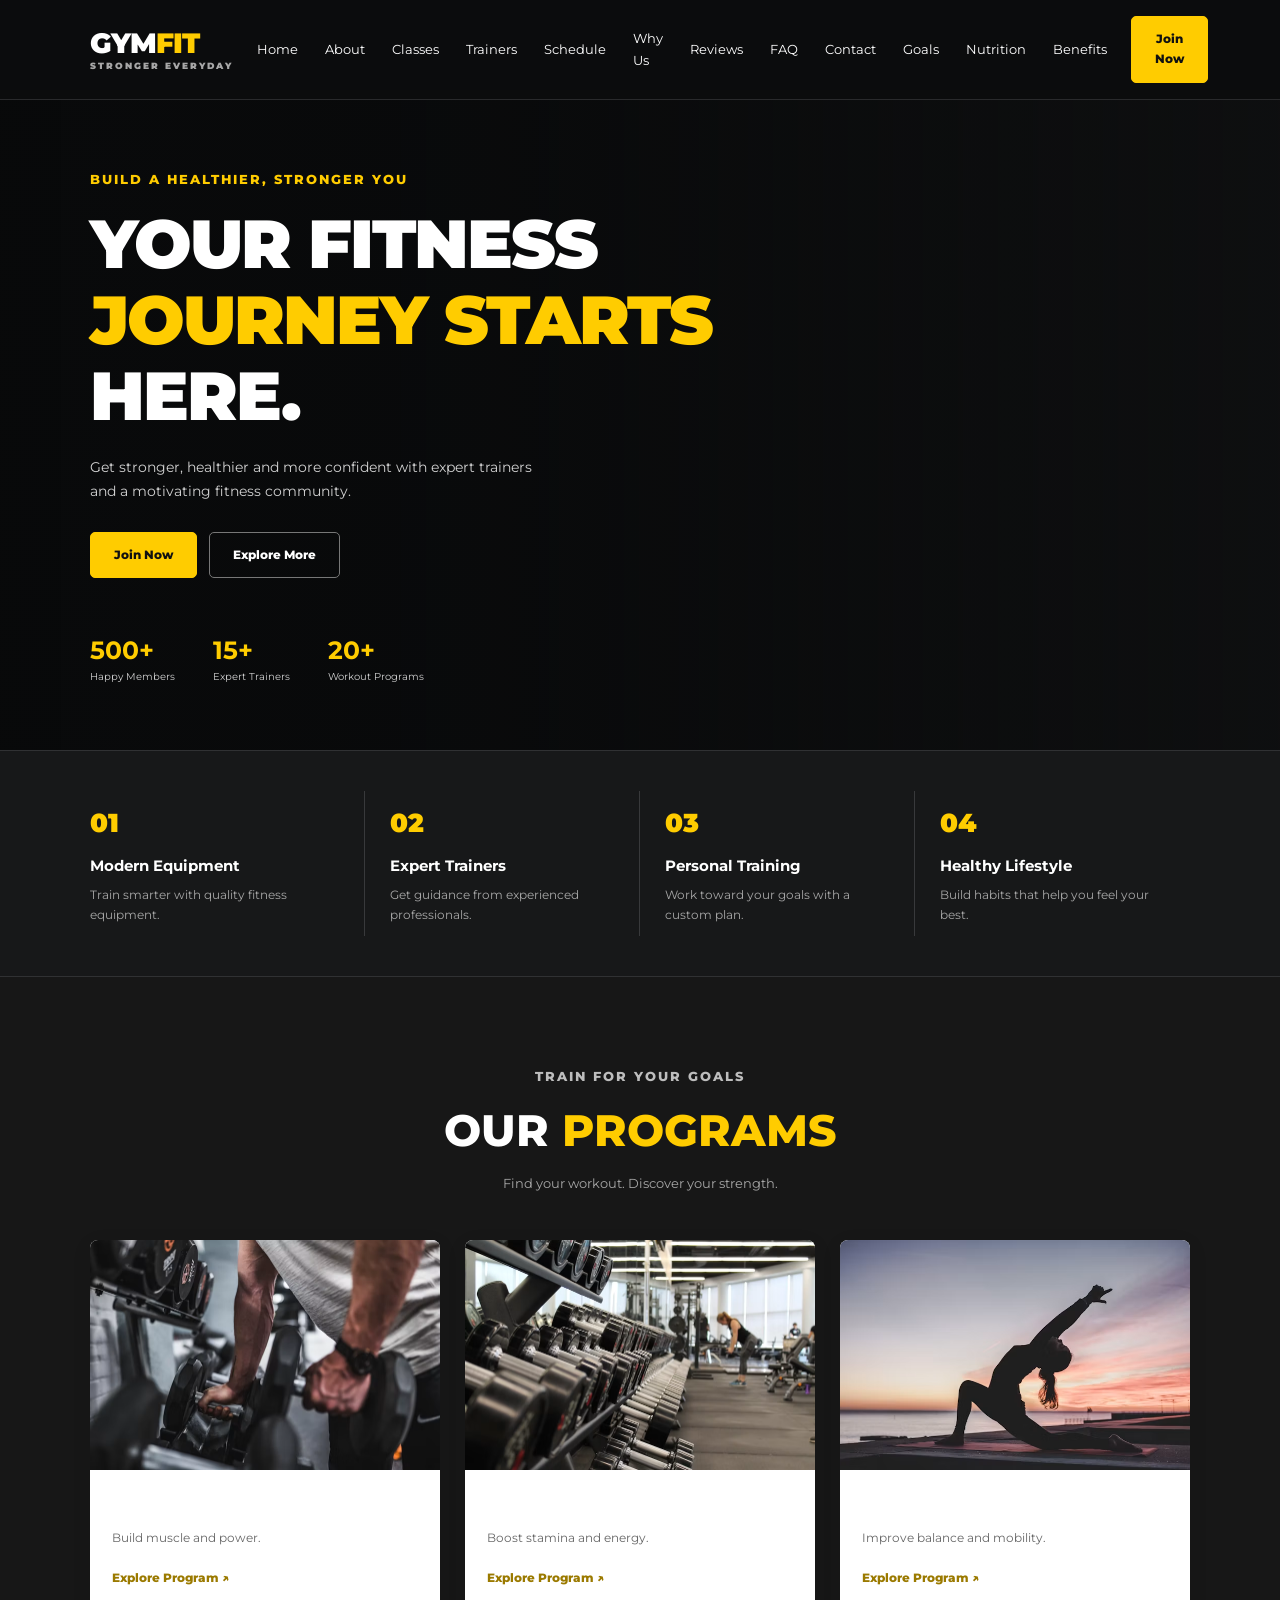
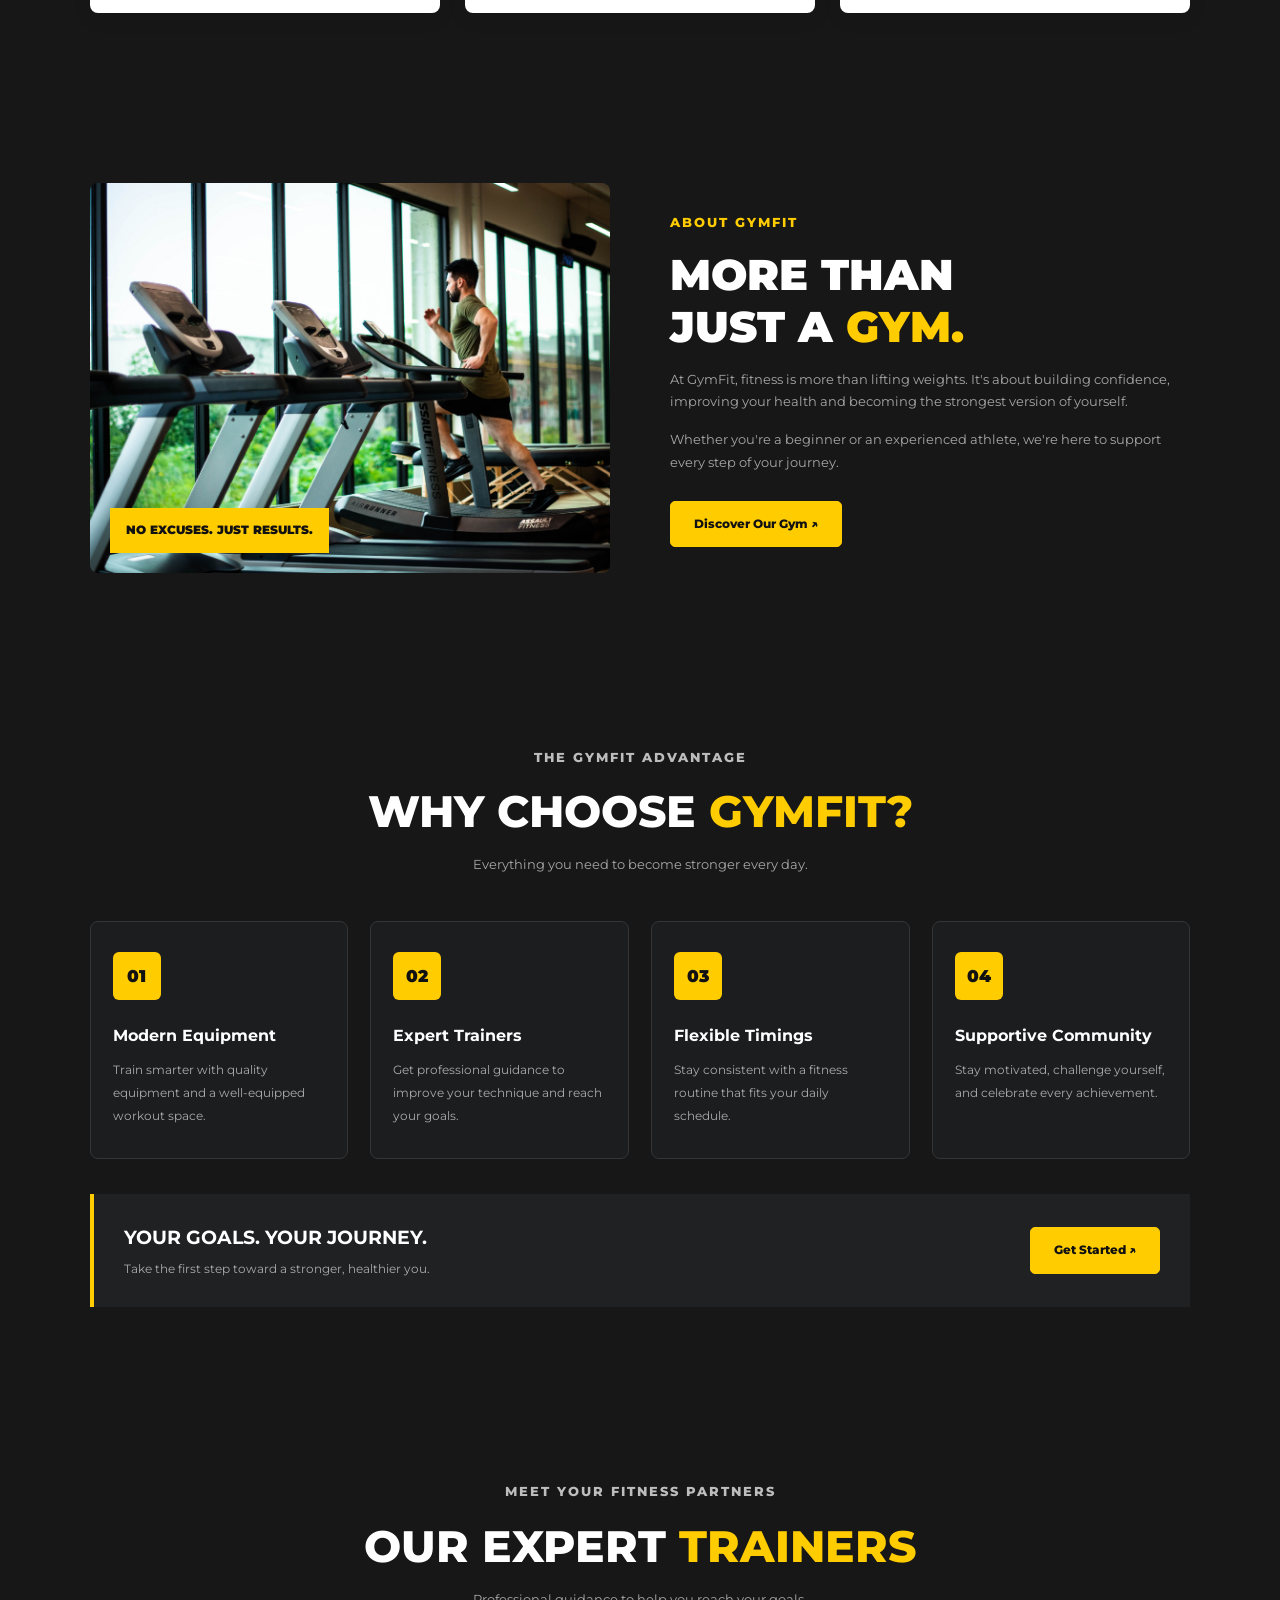
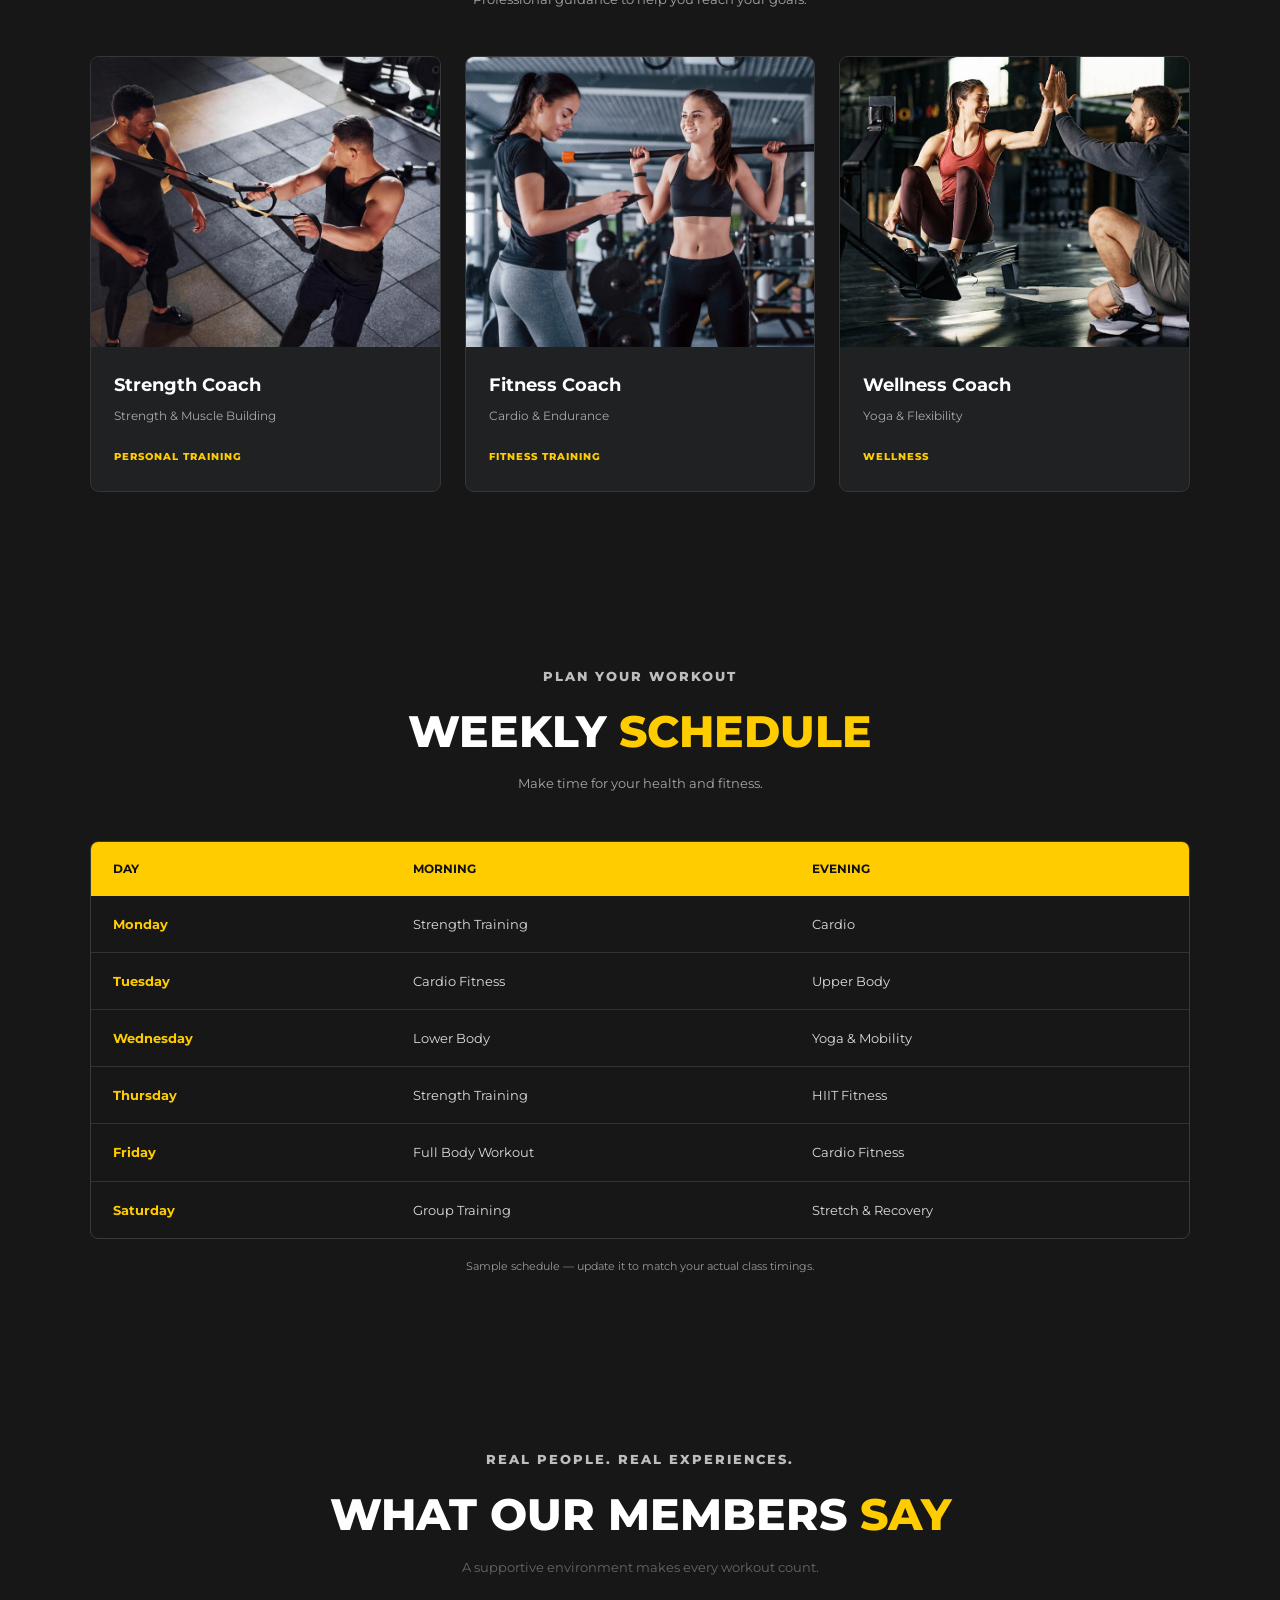
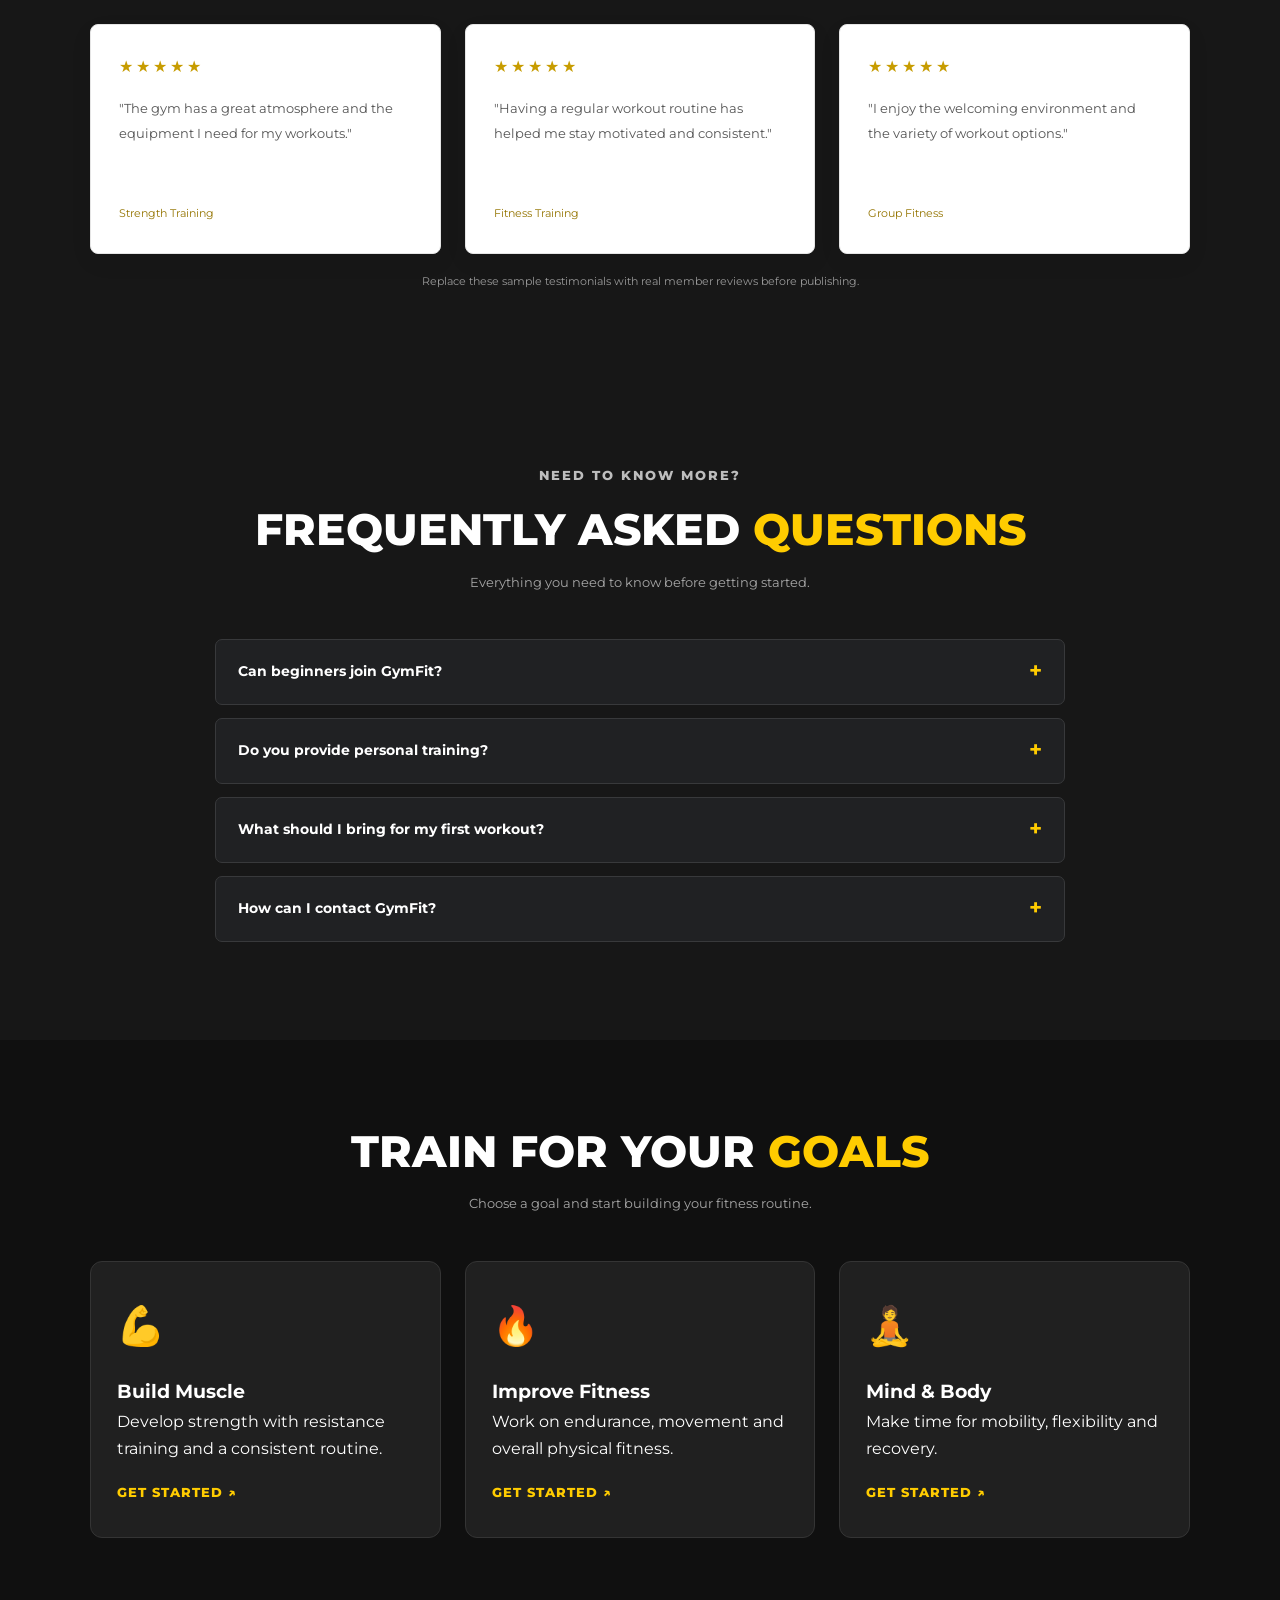
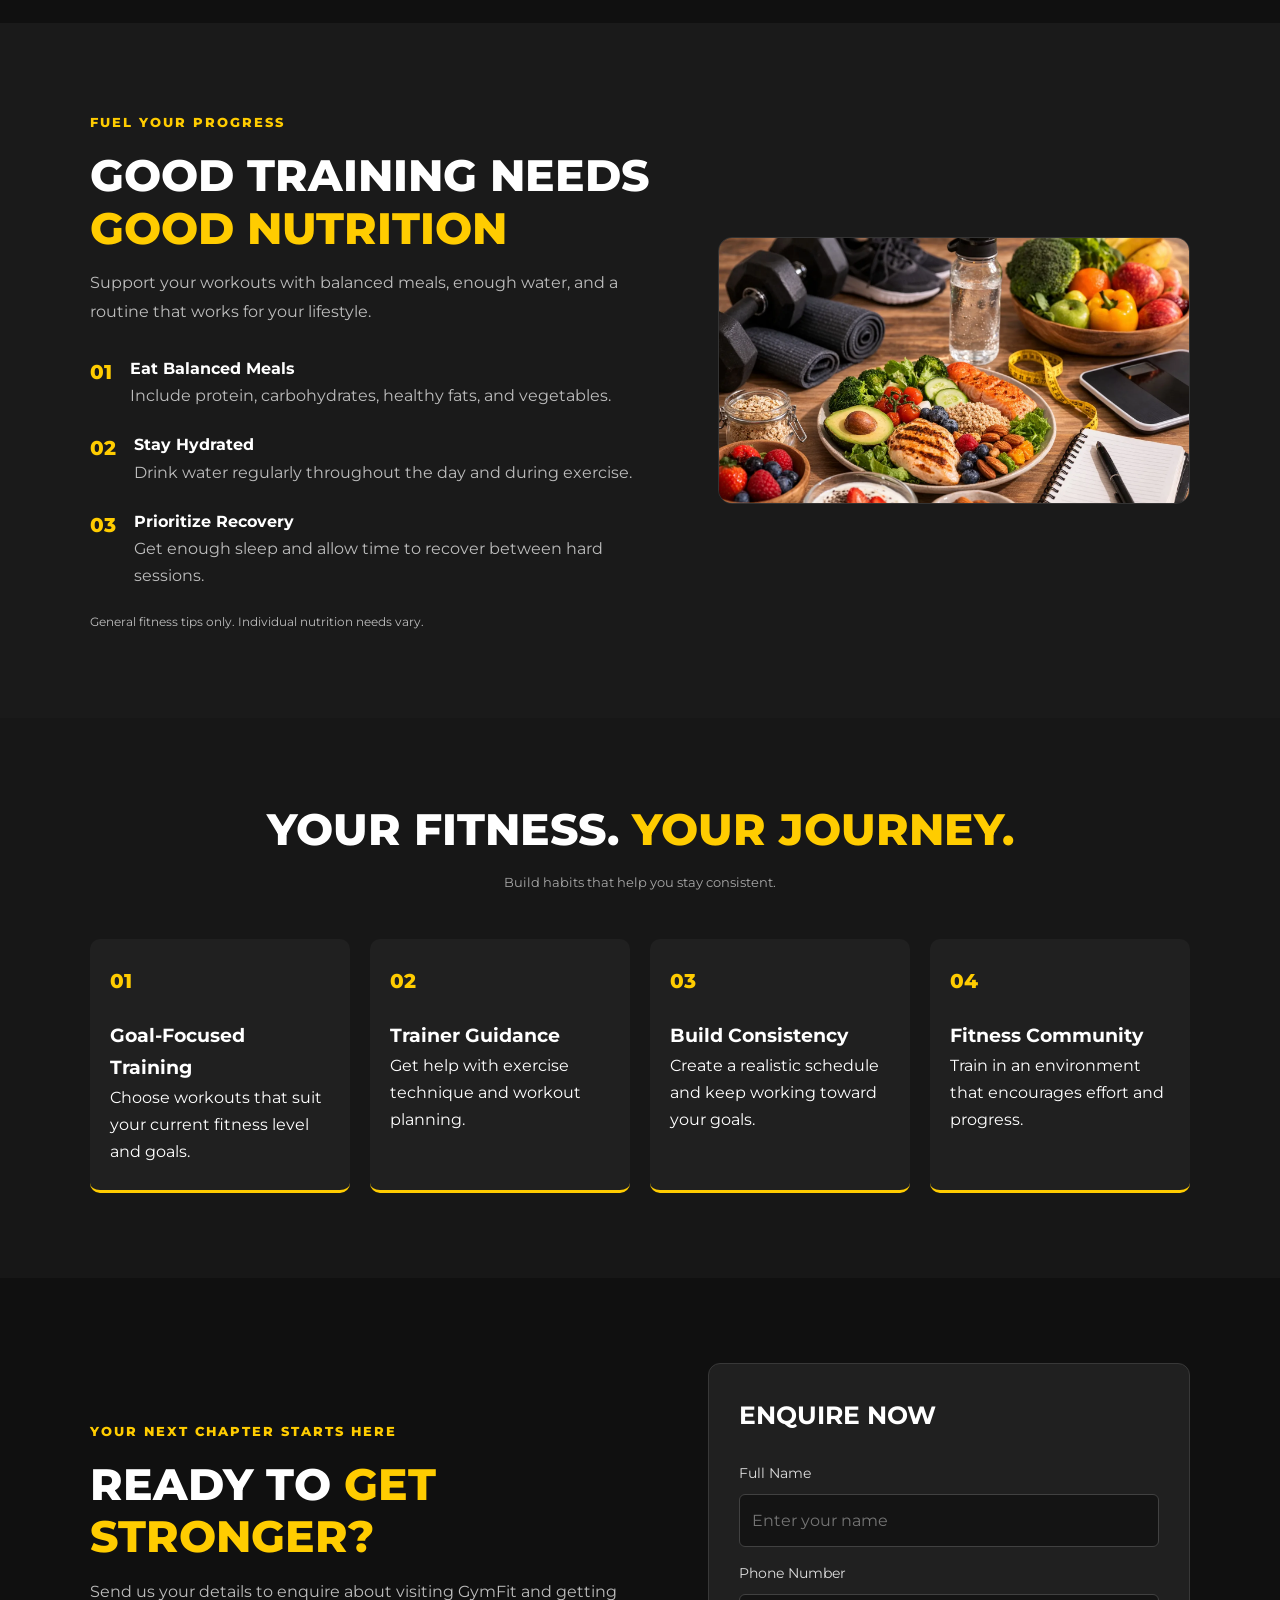
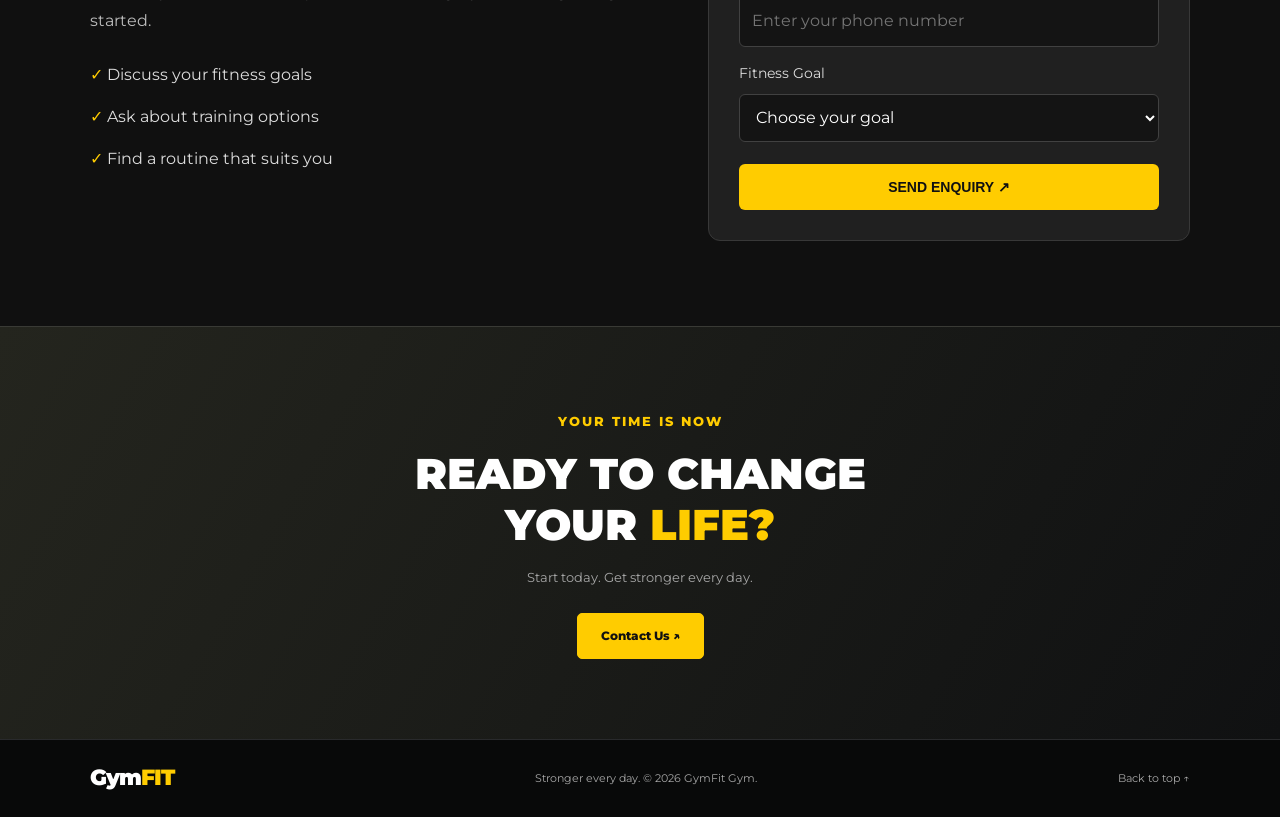
==== index.html @ 7aa22d07 "Updated website" ====
<!DOCTYPE html>
<html lang="en">
<head>
  <meta charset="UTF-8">
  <meta name="viewport" content="width=device-width, initial-scale=1.0">
  <title>GymFit | Fitness & Gym</title>
  <link rel="stylesheet" href="style.css">
  <link rel="preconnect" href="https://fonts.googleapis.com">
  <link href="https://fonts.googleapis.com/css2?family=Montserrat:wght@400;500;600;700;800;900&display=swap" rel="stylesheet">
</head>
<body>

  <!-- Navigation -->
  <header class="header">
    <a href="#" class="logo">GYM<span>FIT</span><small>STRONGER EVERYDAY</small></a>

    
<nav>
  <a href="#home">Home</a>
  <a href="#about">About</a>
  <a href="#classes">Classes</a>
  <a href="#trainers">Trainers</a>
  <a href="#schedule">Schedule</a>
  <a href="#why-us">Why Us</a>
  <a href="#testimonials">Reviews</a>
  <a href="#faq">FAQ</a>
  <a href="#contact">Contact</a>


<a href="#goals">Goals</a>
<a href="#nutrition">Nutrition</a>
<a href="#benefits">Benefits</a>
<!-- <a href="#trial">Free Trial</a> -->
</nav>

     <a href="login.html" class="btn btn-login">Join Now</a>
  </header>

  <!-- Hero Section -->
  <section class="hero" id="home">
    <div class="hero-content">
      <p class="eyebrow">BUILD A HEALTHIER, STRONGER YOU</p>
      <h1>YOUR FITNESS<br> <span>JOURNEY STARTS</span><br> HERE.</h1>
      <p class="hero-text">
        Get stronger, healthier and more confident with
        expert trainers and a motivating fitness community.
      </p>
      <a href="login.html" class="btn btn-login">Join Now</a>
      <a href="#about" class="btn btn-outline">Explore More</a>

      <div class="hero-stats">
        <div><strong>500+</strong><small>Happy Members</small></div>
        <div><strong>15+</strong><small>Expert Trainers</small></div>
        <div><strong>20+</strong><small>Workout Programs</small></div>
      </div>
    </div>
  </section>

  <!-- Benefits -->
  <section class="benefits">
    <div class="benefit">
      <span>01</span>
      <h3>Modern Equipment</h3>
      <p>Train smarter with quality fitness equipment.</p>
    </div>
    <div class="benefit">
      <span>02</span>
      <h3>Expert Trainers</h3>
      <p>Get guidance from experienced professionals.</p>
    </div>
    <div class="benefit">
      <span>03</span>
      <h3>Personal Training</h3>
      <p>Work toward your goals with a custom plan.</p>
    </div>
    <div class="benefit">
      <span>04</span>
      <h3>Healthy Lifestyle</h3>
      <p>Build habits that help you feel your best.</p>
    </div>
  </section>

  <!-- Classes -->
  <section class="classes section" id="classes">
    <div class="section-heading">
      <p class="eyebrow">TRAIN FOR YOUR GOALS</p>
      <h2>OUR <span>PROGRAMS</span></h2>
      <p>Find your workout. Discover your strength.</p>
    </div>

    <div class="class-grid">
      <article class="class-card">
        <img src="images/training.png" alt="Strength training">
        <div class="class-info">
          <h3>Strength Training</h3>
          <p>Build muscle and power.</p>
          <a href="#why-us">Explore Program ↗</a>
        </div>
      </article>

      <article class="class-card">
        <img src="images/cardio.png" alt="Cardio workout">
        <div class="class-info">
          <h3>Cardio Fitness</h3>
          <p>Boost stamina and energy.</p>
          <a href="#why-us">Explore Program ↗</a>
        </div>
      </article>

      <article class="class-card">
        <img src="images/yoga.png" alt="Yoga and flexibility">
        <div class="class-info">
          <h3>Yoga & Flexibility</h3>
          <p>Improve balance and mobility.</p>
          <a href="#why-us">Explore Program ↗</a>
        </div>
      </article>
    </div>
  </section>

  <!-- About -->
  <section class="about section" id="about">
    <div class="about-image">
      <img src="images/aboutimage.png" alt="Inside the GymFit gym">
      <div class="image-label">NO EXCUSES. JUST RESULTS.</div>
    </div>

    <div class="about-content">
      <p class="eyebrow">ABOUT GYMFIT</p>
      <h2>MORE THAN<br>JUST A <span>GYM.</span></h2>
      <p>
        At GymFit, fitness is more than lifting weights.
        It's about building confidence, improving your health
        and becoming the strongest version of yourself.
      </p>
      <p>
        Whether you're a beginner or an experienced athlete,
        we're here to support every step of your journey.
      </p>
      <a href="#contact" class="btn">Discover Our Gym ↗</a>
    </div>
  </section>

  
<!-- Why Choose GymFit -->
<section class="why-us section" id="why-us">
  <div class="section-heading">
    <p class="eyebrow">THE GYMFIT ADVANTAGE</p>
    <h2>WHY CHOOSE <span>GYMFIT?</span></h2>
    <p>Everything you need to become stronger every day.</p>
  </div>

  <div class="why-grid">
    <div class="why-card">
      <div class="why-icon">01</div>
      <h3>Modern Equipment</h3>
      <p>Train smarter with quality equipment and a well-equipped workout space.</p>
    </div>

    <div class="why-card">
      <div class="why-icon">02</div>
      <h3>Expert Trainers</h3>
      <p>Get professional guidance to improve your technique and reach your goals.</p>
    </div>

    <div class="why-card">
      <div class="why-icon">03</div>
      <h3>Flexible Timings</h3>
      <p>Stay consistent with a fitness routine that fits your daily schedule.</p>
    </div>

    <div class="why-card">
      <div class="why-icon">04</div>
      <h3>Supportive Community</h3>
      <p>Stay motivated, challenge yourself, and celebrate every achievement.</p>
    </div>
  </div>

  <div class="why-cta">
    <div>
      <h3>YOUR GOALS. YOUR JOURNEY.</h3>
      <p>Take the first step toward a stronger, healthier you.</p>
    </div>
    <a href="login.html" class="btn btn-login">Get Started ↗</a>
  </div>
</section>





<!-- Trainers Section -->
<section class="section trainers" id="trainers">
  <div class="section-heading">
    <p class="eyebrow">MEET YOUR FITNESS PARTNERS</p>
    <h2>OUR EXPERT <span>TRAINERS</span></h2>
    <p>Professional guidance to help you reach your goals.</p>
  </div>

  <div class="trainer-grid">
    <article class="trainer-card">
      <img src="images/trainer1.png" alt="Strength training coach">
      <div class="trainer-info">
        <h3>Strength Coach</h3>
        <p>Strength & Muscle Building</p>
        <span>PERSONAL TRAINING</span>
      </div>
    </article>

    <article class="trainer-card">
      <img src="images/trainer2.png" alt="Fitness and cardio coach">
      <div class="trainer-info">
        <h3>Fitness Coach</h3>
        <p>Cardio & Endurance</p>
        <span>FITNESS TRAINING</span>
      </div>
    </article>

    <article class="trainer-card">
      <img src="images/trainer3.png" alt="Yoga and flexibility coach">
      <div class="trainer-info">
        <h3>Wellness Coach</h3>
        <p>Yoga & Flexibility</p>
        <span>WELLNESS</span>
      </div>
    </article>
  </div>
</section>

<!-- Weekly Schedule -->
<section class="section schedule" id="schedule">
  <div class="section-heading">
    <p class="eyebrow">PLAN YOUR WORKOUT</p>
    <h2>WEEKLY <span>SCHEDULE</span></h2>
    <p>Make time for your health and fitness.</p>
  </div>

  <div class="schedule-table-wrap">
    <table class="schedule-table">
      <thead>
        <tr>
          <th>DAY</th>
          <th>MORNING</th>
          <th>EVENING</th>
        </tr>
      </thead>
      <tbody>
        <tr>
          <td>Monday</td>
          <td>Strength Training</td>
          <td>Cardio</td>
        </tr>
        <tr>
          <td>Tuesday</td>
          <td>Cardio Fitness</td>
          <td>Upper Body</td>
        </tr>
        <tr>
          <td>Wednesday</td>
          <td>Lower Body</td>
          <td>Yoga & Mobility</td>
        </tr>
        <tr>
          <td>Thursday</td>
          <td>Strength Training</td>
          <td>HIIT Fitness</td>
        </tr>
        <tr>
          <td>Friday</td>
          <td>Full Body Workout</td>
          <td>Cardio Fitness</td>
        </tr>
        <tr>
          <td>Saturday</td>
          <td>Group Training</td>
          <td>Stretch & Recovery</td>
        </tr>
      </tbody>
    </table>
  </div>
  <p class="schedule-note">
    Sample schedule — update it to match your actual class timings.
  </p>
</section>

<!-- Testimonials -->
<section class="section testimonials" id="testimonials">
  <div class="section-heading">
    <p class="eyebrow">REAL PEOPLE. REAL EXPERIENCES.</p>
    <h2>WHAT OUR MEMBERS <span>SAY</span></h2>
    <p>A supportive environment makes every workout count.</p>
  </div>

  <div class="testimonial-grid">
    <article class="testimonial-card">
      <div class="stars">★★★★★</div>
      <p>"The gym has a great atmosphere and the equipment I need for my workouts."</p>
      <h3>Gym Member</h3>
      <span>Strength Training</span>
    </article>

    <article class="testimonial-card">
      <div class="stars">★★★★★</div>
      <p>"Having a regular workout routine has helped me stay motivated and consistent."</p>
      <h3>Gym Member</h3>
      <span>Fitness Training</span>
    </article>

    <article class="testimonial-card">
      <div class="stars">★★★★★</div>
      <p>"I enjoy the welcoming environment and the variety of workout options."</p>
      <h3>Gym Member</h3>
      <span>Group Fitness</span>
    </article>
  </div>
  <p class="schedule-note">
    Replace these sample testimonials with real member reviews before publishing.
  </p>
</section>

<!-- FAQ -->
<section class="section faq" id="faq">
  <div class="section-heading">
    <p class="eyebrow">NEED TO KNOW MORE?</p>
    <h2>FREQUENTLY ASKED <span>QUESTIONS</span></h2>
    <p>Everything you need to know before getting started.</p>
  </div>

  <div class="faq-list">
    <details>
      <summary>Can beginners join GymFit?</summary>
      <p>Yes. Beginners can start with suitable exercises and gradually build their fitness routine.</p>
    </details>

    <details>
      <summary>Do you provide personal training?</summary>
      <p>Personal training can help members work toward individual fitness goals. Contact us to confirm available services.</p>
    </details>

    <details>
      <summary>What should I bring for my first workout?</summary>
      <p>Wear comfortable workout clothes and suitable shoes. Bring a water bottle and a towel.</p>
    </details>

    <details>
      <summary>How can I contact GymFit?</summary>
      <p>Use the Contact Us button at the bottom of this website to send an enquiry.</p>
    </details>
  </div>
</section>









<!-- Fitness Goals Section -->
<section class="goals section" id="goals">
    <div class="section-heading">
        <h2>TRAIN FOR YOUR <span>GOALS</span></h2>
        <p>Choose a goal and start building your fitness routine.</p>
    </div>

    <div class="goal-grid">
        <div class="goal-card">
            <div class="goal-icon">💪</div>
            <h3>Build Muscle</h3>
            <p>Develop strength with resistance training and a consistent routine.</p>
            <a href="login.html" class="goal-link">GET STARTED ↗</a>
        </div>

        <div class="goal-card">
            <div class="goal-icon">🔥</div>
            <h3>Improve Fitness</h3>
            <p>Work on endurance, movement and overall physical fitness.</p>
            <a href="login.html" class="goal-link">GET STARTED ↗</a>
        </div>

        <div class="goal-card">
            <div class="goal-icon">🧘</div>
            <h3>Mind & Body</h3>
            <p>Make time for mobility, flexibility and recovery.</p>
            <a href="login.html" class="goal-link">GET STARTED ↗</a>
        </div>
    </div>
</section>

<!-- Nutrition Tips Section -->
<section class="nutrition section" id="nutrition">
    <div class="nutrition-content">
        <span class="eyebrow">FUEL YOUR PROGRESS</span>
        <h2>GOOD TRAINING NEEDS <span>GOOD NUTRITION</span></h2>
        <p>
            Support your workouts with balanced meals, enough water,
            and a routine that works for your lifestyle.
        </p>

        <div class="nutrition-tips">
            <div>
                <span>01</span>
                <p><strong>Eat Balanced Meals</strong><br>
                Include protein, carbohydrates, healthy fats, and vegetables.</p>
            </div>
            <div>
                <span>02</span>
                <p><strong>Stay Hydrated</strong><br>
                Drink water regularly throughout the day and during exercise.</p>
            </div>
            <div>
                <span>03</span>
                <p><strong>Prioritize Recovery</strong><br>
                Get enough sleep and allow time to recover between hard sessions.</p>
            </div>
        </div>
        <p class="nutrition-note">
            General fitness tips only. Individual nutrition needs vary.
        </p>
    </div>

    <div class="nutrition-image">
        <img src="images/healthyfood.png" alt="Healthy balanced meal">
    </div>
</section>

<!-- Why Members Choose Us -->
<section class="member-benefits section" id="benefits">
    <div class="section-heading">
        <h2>YOUR FITNESS. <span>YOUR JOURNEY.</span></h2>
        <p>Build habits that help you stay consistent.</p>
    </div>

    <div class="benefit-grid">
        <div class="benefit-item">
            <span>01</span>
            <h3>Goal-Focused Training</h3>
            <p>Choose workouts that suit your current fitness level and goals.</p>
        </div>
        <div class="benefit-item">
            <span>02</span>
            <h3>Trainer Guidance</h3>
            <p>Get help with exercise technique and workout planning.</p>
        </div>
        <div class="benefit-item">
            <span>03</span>
            <h3>Build Consistency</h3>
            <p>Create a realistic schedule and keep working toward your goals.</p>
        </div>
        <div class="benefit-item">
            <span>04</span>
            <h3>Fitness Community</h3>
            <p>Train in an environment that encourages effort and progress.</p>
        </div>
    </div>
</section>

<!-- Free Trial / Enquiry Section -->
<section class="trial-section section" id="trial">
    <div class="trial-text">
        <span class="eyebrow">YOUR NEXT CHAPTER STARTS HERE</span>
        <h2>READY TO <span>GET STRONGER?</span></h2>
        <p>Send us your details to enquire about visiting GymFit and getting started.</p>
        <ul>
            <li>✓ Discuss your fitness goals</li>
            <li>✓ Ask about training options</li>
            <li>✓ Find a routine that suits you</li>
        </ul>
    </div>

    <form class="trial-form" id="trialForm">
        <h3>ENQUIRE NOW</h3>

        <label for="trialName">Full Name</label>
        <input id="trialName" name="name" type="text"
               placeholder="Enter your name" required>

        <label for="trialPhone">Phone Number</label>
        <input id="trialPhone" name="phone" type="tel"
               placeholder="Enter your phone number"
               pattern="[0-9]{10}" maxlength="10" required>

        <label for="trialGoal">Fitness Goal</label>
        <select id="trialGoal" name="goal" required>
            <option value="">Choose your goal</option>
            <option>Build Muscle</option>
            <option>Improve Fitness</option>
            <option>Weight Management</option>
            <option>Flexibility and Wellness</option>
        </select>

        <button type="submit" class="trial-button">SEND ENQUIRY ↗</button>
        <p id="trialMessage" class="trial-message" aria-live="polite"></p>
    </form>
</section>



  <!-- Call to Action -->
  <section class="cta" id="contact">
    <p class="eyebrow">YOUR TIME IS NOW</p>
    <h2>READY TO CHANGE<br>YOUR <span>LIFE?</span></h2>
    <p>Start today. Get stronger every day.</p>
    <a href="#contact" class="btn">Contact Us ↗</a>
  </section>

  <!-- Footer -->
  <footer class="footer">
    <a href="#home" class="logo">Gym<span>FIT</span></a>
    <p>Stronger every day. © 2026 GymFit Gym.</p>
    <a href="#home">Back to top ↑</a>
  </footer>



<script>
  

document.getElementById("trialForm").addEventListener("submit", function (event) {
    event.preventDefault();

    const name = document.getElementById("trialName").value.trim();
    const phone = document.getElementById("trialPhone").value.trim();
    const goal = document.getElementById("trialGoal").value;
    const message = document.getElementById("trialMessage");

    if (!name || !/^[0-9]{10}$/.test(phone) || !goal) {
        message.textContent = "Please enter your name, valid 10-digit phone number, and goal.";
        return;
    }

    message.textContent =
        "Thank you, " + name + "! Your enquiry form is validated.";

    // Demo only: connect a backend or form service to receive enquiries.
    this.reset();
});

</script>

<script src="script.js"></script>


</body>
</html>
---- style.css ----
/* General */
:root {
  --yellow: #ffcc00;
  --dark: #101112;
  --card: #191a1c;
  --white: #ffffff;
  --muted: #a7a7a7;
}

* {
  margin: 0;
  padding: 0;
  box-sizing: border-box;
}

html {
  scroll-behavior: smooth;
  scroll-padding-top: 85px;
}

body {
  font-family: 'Montserrat', Arial, sans-serif;
  background: var(--dark);
  color: var(--white);
  line-height: 1.7;
}

a {
  text-decoration: none;
  color: inherit;
}

img {
  max-width: 100%;
  display: block;
}

span {
  color: var(--yellow);
}

/* Header */
.header {
  min-height: 82px;
  padding: 16px 7%;
  display: flex;
  align-items: center;
  justify-content: space-between;
  gap: 24px;
  background: #0b0c0d;
  border-bottom: 1px solid #292a2c;
}

.logo {
  color: white;
  font-size: 28px;
  font-weight: 900;
  letter-spacing: -1px;
  line-height: 1.2;
  white-space: nowrap;
}

.logo span {
  color: var(--yellow);
}

.logo small {
  display: block;
  color: var(--muted);
  font-size: 9px;
  letter-spacing: 2px;
}

.header nav {
  display: flex;
  align-items: center;
  gap: 27px;
}

.header nav a {
  font-size: 13px;
  transition: color 0.3s;
}

.header nav a:hover,
.footer a:hover {
  color: var(--yellow);
}

/* Buttons */
.btn {
  display: inline-block;
  background: var(--yellow);
  color: #111;
  padding: 12px 23px;
  border: 1px solid var(--yellow);
  border-radius: 5px;
  font-size: 12px;
  font-weight: 800;
  text-align: center;
  transition: 0.3s;
  cursor: pointer;
}

.btn:hover {
  background: white;
  border-color: white;
  transform: translateY(-2px);
}

.btn-outline {
  background: transparent;
  border-color: #777;
  color: white;
  margin-left: 8px;
}

.btn-outline:hover {
  background: var(--yellow);
  color: #111;
  border-color: var(--yellow);
}

/* Hero */
.hero {
  min-height: 620px;
  display: flex;
  align-items: center;
  padding: 65px 7%;
  background:
    linear-gradient(90deg,
      rgba(8, 9, 10, 0.98) 0%,
      rgba(8, 9, 10, 0.90) 38%,
      rgba(8, 9, 10, 0.28) 100%),
    url("https://images.unsplash.com/photo-1534438327276-14e5300c3a48?auto=format&fit=crop&w=1800&q=85")
    center 45% / cover no-repeat;
}

.hero-content {
  max-width: 650px;
}

.eyebrow {
  color: var(--yellow);
  font-size: 11px;
  font-weight: 800;
  letter-spacing: 3px;
  margin-bottom: 15px;
}

.hero h1 {
  font-size: clamp(38px, 5.4vw, 68px);
  line-height: 1.12;
  font-weight: 900;
  margin-bottom: 22px;
  letter-spacing: -2px;
}

.hero-text {
  color: #d1d1d1;
  max-width: 460px;
  font-size: 14px;
  margin-bottom: 28px;
}

.hero-stats {
  display: flex;
  gap: 38px;
  margin-top: 55px;
  flex-wrap: wrap;
}

.hero-stats div {
  display: flex;
  flex-direction: column;
}

.hero-stats strong {
  color: var(--yellow);
  font-size: 25px;
  line-height: 1.4;
}

.hero-stats small {
  color: #d0d0d0;
  font-size: 10px;
}

/* Benefits */
.benefits {
  padding: 40px 7%;
  display: grid;
  grid-template-columns: repeat(4, 1fr);
  background: #171819;
  border-top: 1px solid #303133;
  border-bottom: 1px solid #303133;
}

.benefit {
  padding: 10px 25px;
  border-right: 1px solid #38393b;
}

.benefit:first-child {
  padding-left: 0;
}

.benefit:last-child {
  border-right: 0;
}

.benefit span {
  font-size: 26px;
  font-weight: 900;
}

.benefit h3 {
  font-size: 15px;
  margin: 7px 0;
}

.benefit p {
  color: var(--muted);
  font-size: 12px;
}

/* Shared sections */
.section {
  padding: 85px 7%;
}

.section-heading {
  text-align: center;
  margin-bottom: 40px;
}

.section-heading h2,
.about-content h2,
.cta h2 {
  font-size: clamp(30px, 4vw, 43px);
  font-weight: 900;
  line-height: 1.2;
  margin-bottom: 13px;
}

.section-heading > p:last-child {
  color: var(--muted);
  font-size: 13px;
}

/* Classes */
.classes {
  background: #f5f5f5;
  color: #151515;
}

.class-grid {
  display: grid;
  grid-template-columns: repeat(3, minmax(0, 1fr));
  gap: 25px;
}

.class-card {
  background: white;
  border-radius: 8px;
  overflow: hidden;
  box-shadow: 0 5px 20px rgba(0, 0, 0, 0.08);
  transition: transform 0.3s;
}

.class-card:hover {
  transform: translateY(-7px);
}

.class-card img {
  width: 100%;
  height: 230px;
  object-fit: cover;
}

.class-info {
  padding: 22px;
}

.class-info h3 {
  font-size: 18px;
  margin-bottom: 5px;
}

.class-info p {
  color: #666;
  font-size: 12px;
  margin-bottom: 15px;
}

.class-info a {
  color: #9b7a00;
  font-size: 12px;
  font-weight: 800;
}

/* About */
.about {
  display: grid;
  grid-template-columns: 1fr 1fr;
  gap: 60px;
  align-items: center;
}

.about-image {
  position: relative;
}

.about-image img {
  height: 390px;
  width: 100%;
  object-fit: cover;
  border-radius: 8px;
}

.image-label {
  position: absolute;
  bottom: 20px;
  left: 20px;
  background: var(--yellow);
  color: #111;
  padding: 12px 16px;
  font-weight: 900;
  font-size: 12px;
}

.about-content > p:not(.eyebrow) {
  color: var(--muted);
  font-size: 13px;
  margin: 16px 0;
}

.about-content .btn {
  margin-top: 12px;
}


/* Why Choose GymFit */
.why-us {
  background: #101112;
}

.why-grid {
  display: grid;
  grid-template-columns: repeat(4, minmax(0, 1fr));
  gap: 22px;
  margin-top: 40px;
}

.why-card {
  padding: 30px 22px;
  background: #1c1d1f;
  border: 1px solid #343537;
  border-radius: 8px;
  transition: transform 0.3s, border-color 0.3s;
}

.why-card:hover {
  transform: translateY(-6px);
  border-color: #ffcc00;
}

.why-icon {
  width: 48px;
  height: 48px;
  display: flex;
  align-items: center;
  justify-content: center;
  background: #ffcc00;
  color: #111;
  border-radius: 6px;
  font-size: 17px;
  font-weight: 900;
  margin-bottom: 22px;
}

.why-card h3 {
  color: #fff;
  font-size: 16px;
  margin-bottom: 10px;
}

.why-card p {
  color: #aaa;
  font-size: 12px;
  line-height: 1.9;
}

.why-cta {
  margin-top: 35px;
  padding: 28px 30px;
  background: #202123;
  border-left: 4px solid #ffcc00;
  display: flex;
  justify-content: space-between;
  align-items: center;
  gap: 20px;
}

.why-cta h3 {
  font-size: 19px;
  color: #fff;
}

.why-cta p {
  color: #aaa;
  font-size: 12px;
  margin-top: 5px;
}

/* Responsive layout */
@media (max-width: 900px) {
  .why-grid {
    grid-template-columns: repeat(2, minmax(0, 1fr));
  }
}

@media (max-width: 600px) {
  .why-grid {
    grid-template-columns: 1fr;
    gap: 15px;
  }

  .why-card {
    padding: 24px;
  }

  .why-cta {
    align-items: flex-start;
    flex-direction: column;
    padding: 24px 20px;
  }

  .why-cta h3 {
    font-size: 16px;
  }
}

/* CTA */
.cta {
  text-align: center;
  padding: 80px 20px;
  background: linear-gradient(120deg, #24251e, #101112);
  border-top: 1px solid #393a35;
}

.cta > p:not(.eyebrow) {
  color: var(--muted);
  margin: 15px 0 25px;
  font-size: 13px;
}

/* Footer */
.footer {
  padding: 25px 7%;
  display: flex;
  align-items: center;
  justify-content: space-between;
  gap: 20px;
  background: #080909;
  border-top: 1px solid #292a2c;
}

.footer .logo {
  font-size: 22px;
}

.footer p,
.footer > a:last-child {
  color: var(--muted);
  font-size: 11px;
}

/* Tablet */
@media (max-width: 900px) {
  .header {
    flex-wrap: wrap;
  }

  .header nav {
    order: 3;
    width: 100%;
    justify-content: center;
    flex-wrap: wrap;
    gap: 18px;
  }

  .hero {
    min-height: 570px;
  }

  .benefits {
    grid-template-columns: repeat(2, 1fr);
    gap: 25px 0;
  }

  .benefit:nth-child(2) {
    border-right: 0;
  }

  .benefit:nth-child(3) {
    padding-left: 0;
  }

  .class-grid {
    grid-template-columns: repeat(2, minmax(0, 1fr));
  }

  .plan-grid {
    grid-template-columns: 1fr 1fr;
  }

  .plan-card:last-child {
    grid-column: 1 / -1;
  }

  .about {
    gap: 30px;
  }
}

/* Mobile */
@media (max-width: 600px) {
  .header {
    padding: 15px 5%;
    gap: 12px;
  }

  .logo {
    font-size: 23px;
  }

  .header > .btn {
    padding: 10px 13px;
    font-size: 10px;
  }

  .header nav {
    gap: 12px 18px;
  }

  .header nav a {
    font-size: 11px;
  }

  .hero {
    min-height: 600px;
    padding: 55px 5%;
    background-position: 58% center;
  }

  .hero h1 {
    font-size: clamp(34px, 9vw, 48px);
    letter-spacing: -1.5px;
  }

  .hero-text {
    font-size: 12px;
  }

  .hero-stats {
    gap: 20px;
    margin-top: 40px;
  }

  .hero-stats strong {
    font-size: 21px;
  }

  .hero-stats small {
    font-size: 9px;
  }

  .btn {
    padding: 11px 15px;
    font-size: 10px;
  }

  .btn-outline {
    margin-left: 3px;
  }

  .benefits {
    padding: 30px 5%;
    gap: 22px 0;
  }

  .benefit {
    padding: 8px 12px;
  }

  .benefit h3 {
    font-size: 12px;
  }

  .benefit p {
    font-size: 10px;
  }

  .benefit span {
    font-size: 22px;
  }

  .section {
    padding: 60px 5%;
  }

  .section-heading h2,
  .about-content h2,
  .cta h2 {
    font-size: 30px;
  }

  .class-grid {
    grid-template-columns: 1fr;
    gap: 20px;
  }

  .class-card img {
    height: 230px;
  }

  .about {
    grid-template-columns: 1fr;
    gap: 30px;
  }

  .about-image img {
    height: 280px;
  }

  .plan-grid {
    grid-template-columns: 1fr;
  }

  .plan-card:last-child {
    grid-column: auto;
  }

  .footer {
    padding: 25px 5%;
    flex-direction: column;
    text-align: center;
  }
}

@media (prefers-reduced-motion: reduce) {
  html {
    scroll-behavior: auto;
  }

  *,
  *::before,
  *::after {
    transition-duration: 0.01ms !important;
  }
}
/* login */
* {
      box-sizing: border-box;
    }

    body {
      min-height: 100vh;
      background: #101112;
      color: #fff;
      font-family: 'Montserrat', Arial, sans-serif;
    }

    .login-header {
      padding: 20px 7%;
      display: flex;
      justify-content: space-between;
      align-items: center;
      background: #080909;
      border-bottom: 1px solid #292a2c;
    }

    .back-home {
      color: #ffcc00;
      text-decoration: none;
      font-size: 13px;
      font-weight: 700;
    }

    .login-wrapper {
      min-height: calc(100vh - 85px);
      display: flex;
      align-items: center;
      justify-content: center;
      padding: 45px 20px;
      background:
        linear-gradient(rgba(10, 10, 10, .88), rgba(10, 10, 10, .92)),
        url("images/aboutimage.png") center/cover no-repeat;
    }

    .login-card {
      width: 100%;
      max-width: 470px;
      background: #191a1c;
      padding: 38px;
      border: 1px solid #37383a;
      border-radius: 12px;
      box-shadow: 0 20px 60px rgba(0, 0, 0, .4);
    }

    .login-tag {
      color: #ffcc00;
      font-size: 11px;
      font-weight: 800;
      letter-spacing: 3px;
      margin-bottom: 12px;
    }

    .login-card h1 {
      font-size: 30px;
      line-height: 1.3;
      margin-bottom: 10px;
    }

    .login-description {
      color: #aaa;
      font-size: 13px;
      line-height: 1.8;
      margin-bottom: 25px;
    }

    .login-form .form-group {
      margin-bottom: 17px;
    }

    .login-form label {
      display: block;
      font-size: 12px;
      font-weight: 600;
      margin-bottom: 8px;
      color: #eee;
    }

    .login-form input {
      width: 100%;
      padding: 13px 14px;
      border: 1px solid #414245;
      border-radius: 6px;
      background: #111213;
      color: #fff;
      font-family: inherit;
      font-size: 13px;
      outline: none;
      transition: border-color .3s;
    }

    .login-form input:focus {
      border-color: #ffcc00;
    }

    .login-form input::placeholder {
      color: #777;
    }

    .password-note {
      color: #999;
      font-size: 10px;
      margin-top: 6px;
    }

    .submit-btn {
      width: 100%;
      border: none;
      border-radius: 6px;
      padding: 15px;
      margin-top: 8px;
      background: #ffcc00;
      color: #111;
      font-family: inherit;
      font-size: 13px;
      font-weight: 800;
      cursor: pointer;
      transition: .3s;
    }

    .submit-btn:hover {
      background: #fff;
      transform: translateY(-2px);
    }

    .login-footer {
      text-align: center;
      color: #999;
      font-size: 11px;
      margin-top: 22px;
      line-height: 1.8;
    }

    .login-footer a {
      color: #ffcc00;
      text-decoration: none;
      font-weight: 700;
    }

    .success-message {
      display: none;
      background: #202b1d;
      color: #c6f6a5;
      border: 1px solid #48663c;
      padding: 12px;
      border-radius: 6px;
      font-size: 12px;
      line-height: 1.7;
      margin-top: 16px;
    }

    @media (max-width: 500px) {
      .login-header {
        padding: 18px 5%;
      }

      .login-card {
        padding: 25px 20px;
      }

      .login-card h1 {
        font-size: 25px;
      }

      .login-wrapper {
        padding: 30px 15px;
      }
    }
    /* Testimonials */
    
/* Trainers */
.trainers {
  background: #171819;
}

.trainer-grid,
.testimonial-grid {
  display: grid;
  grid-template-columns: repeat(3, minmax(0, 1fr));
  gap: 24px;
}

.trainer-card {
  background: #202123;
  border: 1px solid #353638;
  border-radius: 9px;
  overflow: hidden;
  transition: transform .3s, border-color .3s;
}

.trainer-card:hover {
  transform: translateY(-6px);
  border-color: #ffcc00;
}

.trainer-card img {
  width: 100%;
  height: 290px;
  object-fit: cover;
  object-position: center;
}

.trainer-info {
  padding: 23px;
}

.trainer-info h3 {
  font-size: 18px;
  margin-bottom: 5px;
}

.trainer-info p {
  color: #aaa;
  font-size: 12px;
  margin-bottom: 15px;
}

.trainer-info span {
  display: inline-block;
  color: #ffcc00;
  font-size: 10px;
  font-weight: 800;
  letter-spacing: 1px;
}

/* Schedule */
.schedule {
  background: #101112;
}

.schedule-table-wrap {
  width: 100%;
  overflow-x: auto;
  border: 1px solid #38393b;
  border-radius: 8px;
}

.schedule-table {
  width: 100%;
  border-collapse: collapse;
  min-width: 440px;
}

.schedule-table th {
  background: #ffcc00;
  color: #111;
  text-align: left;
  font-size: 12px;
  padding: 17px 22px;
}

.schedule-table td {
  padding: 17px 22px;
  font-size: 13px;
  border-bottom: 1px solid #333;
  color: #ddd;
}

.schedule-table td:first-child {
  color: #ffcc00;
  font-weight: 700;
}

.schedule-table tbody tr:hover {
  background: #202123;
}

.schedule-table tbody tr:last-child td {
  border-bottom: none;
}

.schedule-note {
  color: #999;
  text-align: center;
  font-size: 11px;
  margin-top: 18px;
}

/* Testimonials */
.testimonials {
  background: #f4f4f4;
  color: #171717;
}

.testimonials .section-heading > p:last-child {
  color: #666;
}

.testimonial-card {
  background: #fff;
  padding: 28px;
  border-radius: 8px;
  border: 1px solid #e5e5e5;
  box-shadow: 0 8px 25px rgba(0, 0, 0, .05);
  transition: transform .3s;
}

.testimonial-card:hover {
  transform: translateY(-5px);
}

.stars {
  color: #c79c00;
  letter-spacing: 3px;
  margin-bottom: 16px;
}

.testimonial-card > p {
  font-size: 13px;
  line-height: 1.9;
  color: #555;
  margin-bottom: 22px;
}

.testimonial-card h3 {
  font-size: 15px;
  margin-bottom: 5px;
}

.testimonial-card > span {
  color: #947400;
  font-size: 11px;
}

/* FAQ */
.faq {
  background: #171819;
}

.faq-list {
  max-width: 850px;
  margin: 0 auto;
}

.faq-list details {
  background: #202123;
  border: 1px solid #38393b;
  border-radius: 7px;
  margin-bottom: 13px;
  padding: 0 22px;
}

.faq-list summary {
  cursor: pointer;
  list-style: none;
  position: relative;
  padding: 20px 30px 20px 0;
  font-size: 14px;
  font-weight: 700;
}

.faq-list summary::-webkit-details-marker {
  display: none;
}

.faq-list summary::after {
  content: "+";
  color: #ffcc00;
  position: absolute;
  right: 0;
  font-size: 22px;
  top: 12px;
}

.faq-list details[open] summary::after {
  content: "−";
}

.faq-list details p {
  color: #aaa;
  font-size: 13px;
  line-height: 1.9;
  padding: 0 0 20px;
}

/* Responsive */
@media (max-width: 800px) {
  .trainer-grid,
  .testimonial-grid {
    grid-template-columns: repeat(2, minmax(0, 1fr));
  }

  .trainer-card:last-child,
  .testimonial-card:last-child {
    grid-column: 1 / -1;
  }
}

@media (max-width: 550px) {
  .trainer-grid,
  .testimonial-grid {
    grid-template-columns: 1fr;
  }

  .trainer-card:last-child,
  .testimonial-card:last-child {
    grid-column: auto;
  }

  .trainer-card img {
    height: 260px;
  }

  .testimonial-card {
    padding: 23px;
  }

  .schedule-table th,
  .schedule-table td {
    padding: 14px;
    font-size: 11px;
  }

  .faq-list details {
    padding: 0 16px;
  }

  .faq-list summary {
    font-size: 12px;
  }
}




/* Shared section styling */
.section {
    padding: 85px 7%;
    background: #171717;
    color: #fff;
    scroll-margin-top: 90px;
}

.section-heading {
    text-align: center;
    margin-bottom: 45px;
}

.section-heading h2,
.nutrition-content h2,
.trial-text h2 {
    font-size: clamp(28px, 4vw, 44px);
    line-height: 1.2;
    font-weight: 800;
    margin-bottom: 15px;
}

.section-heading h2 span,
.nutrition-content h2 span,
.trial-text h2 span {
    color: #ffcc00;
}

.section-heading p,
.nutrition-content > p,
.trial-text > p {
    color: #bdbdbd;
    line-height: 1.8;
}



/* Fitness Goals */
.goals {
    background: #101010;
}

.goal-grid {
    display: grid;
    grid-template-columns: repeat(3, minmax(0, 1fr));
    gap: 24px;
}

.goal-card {
    padding: 32px 26px;
    background: #202020;
    border: 1px solid #343434;
    border-radius: 12px;
    transition: 0.3s ease;
}

.goal-card:hover {
    border-color: #ffcc00;
    transform: translateY(-6px);
}

.goal-icon {
    font-size: 38px;
    margin-bottom: 18px;
}

.goal-link {
    display: inline-block;
    margin-top: 18px;
    color: #ffcc00;
    text-decoration: none;
    font-weight: 800;
    font-size: 13px;
    letter-spacing: 1px;
}

/* Nutrition */
.nutrition {
    display: grid;
    grid-template-columns: 1.1fr 0.9fr;
    align-items: center;
    gap: 50px;
    background: #1a1a1a;
}

.eyebrow {
    display: inline-block;
    color: #ffcc00;
    font-size: 13px;
    font-weight: 800;
    letter-spacing: 2px;
    margin-bottom: 16px;
}

.nutrition-tips {
    margin-top: 28px;
}

.nutrition-tips > div {
    display: flex;
    align-items: flex-start;
    gap: 18px;
    margin-bottom: 22px;
}

.nutrition-tips > div > span,
.benefit-item > span {
    color: #ffcc00;
    font-weight: 800;
    font-size: 20px;
}

.nutrition-tips p {
    margin: 0;
    color: #bdbdbd;
    line-height: 1.7;
}

.nutrition-tips strong {
    color: #fff;
}

.nutrition-note {
    font-size: 12px;
}

.nutrition-image img {
    display: block;
    width: 100%;
    max-height: 480px;
    object-fit: cover;
    border-radius: 14px;
    border: 1px solid #333;
}

/* Member Benefits */
.benefit-grid {
    display: grid;
    grid-template-columns: repeat(4, minmax(0, 1fr));
    gap: 20px;
}

.benefit-item {
    padding: 25px 20px;
    background: #202020;
    border-radius: 10px;
    border-bottom: 3px solid #ffcc00;
}

.benefit-item > span {
    display: inline-block;
    margin-bottom: 22px;
}

/* Free Trial Enquiry */
.trial-section {
    display: grid;
    grid-template-columns: 1fr 0.85fr;
    gap: 50px;
    align-items: center;
    background: #101010;
}

.trial-text ul {
    list-style: none;
    padding: 0;
    margin-top: 25px;
}

.trial-text li {
    margin-bottom: 15px;
    color: #ddd;
}

.trial-text li::first-letter {
    color: #ffcc00;
}

.trial-form {
    background: #202020;
    padding: 30px;
    border: 1px solid #383838;
    border-radius: 12px;
}

.trial-form h3 {
    font-size: 25px;
    margin: 0 0 25px;
}

.trial-form label {
    display: block;
    margin: 15px 0 8px;
    color: #ddd;
    font-size: 14px;
}

.trial-form input,
.trial-form select {
    display: block;
    width: 100%;
    min-height: 48px;
    padding: 12px;
    background: #141414;
    border: 1px solid #414141;
    border-radius: 6px;
    color: #fff;
    font: inherit;
    box-sizing: border-box;
}

.trial-form input:focus,
.trial-form select:focus {
    outline: 1px solid #ffcc00;
    border-color: #ffcc00;
}

.trial-button {
    width: 100%;
    margin-top: 22px;
    padding: 15px;
    border: none;
    border-radius: 6px;
    background: #ffcc00;
    color: #111;
    font-size: 14px;
    font-weight: 800;
    cursor: pointer;
    transition: background 0.3s;
}

.trial-button:hover {
    background: #e6b800;
}

.trial-message {
    color: #ffcc00;
    line-height: 1.5;
    font-size: 14px;
}

/* Responsive design */
@media (max-width: 900px) {
    .facility-grid,
    .goal-grid {
        grid-template-columns: repeat(2, minmax(0, 1fr));
    }

    .benefit-grid {
        grid-template-columns: repeat(2, minmax(0, 1fr));
    }

    .nutrition,
    .trial-section {
        grid-template-columns: 1fr;
        gap: 30px;
    }
}

@media (max-width: 600px) {
    .section {
        padding: 60px 5%;
    }

    .facility-grid,
    .goal-grid,
    .benefit-grid {
        grid-template-columns: 1fr;
    }

    .facility-card img {
        height: 220px;
    }

    .trial-form {
        padding: 22px;
    }

    .section-heading {
        margin-bottom: 30px;
    }
}
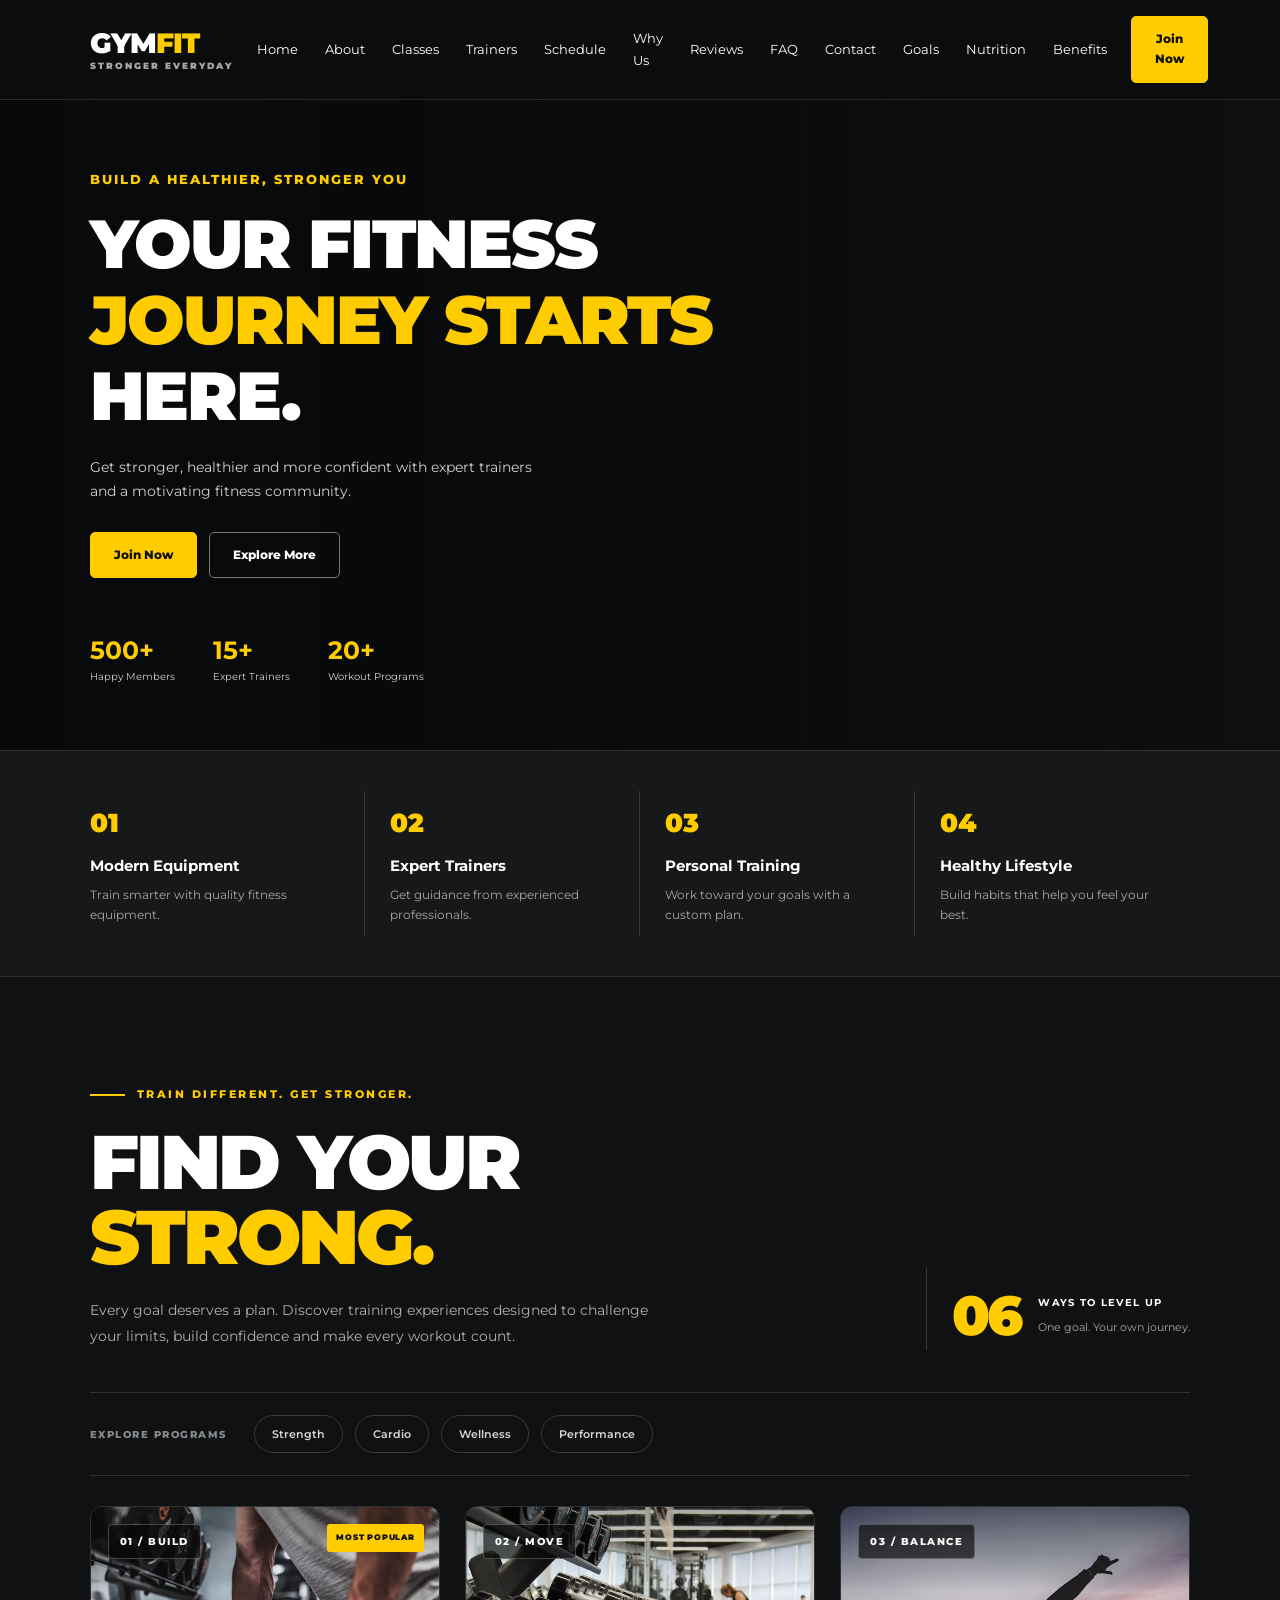
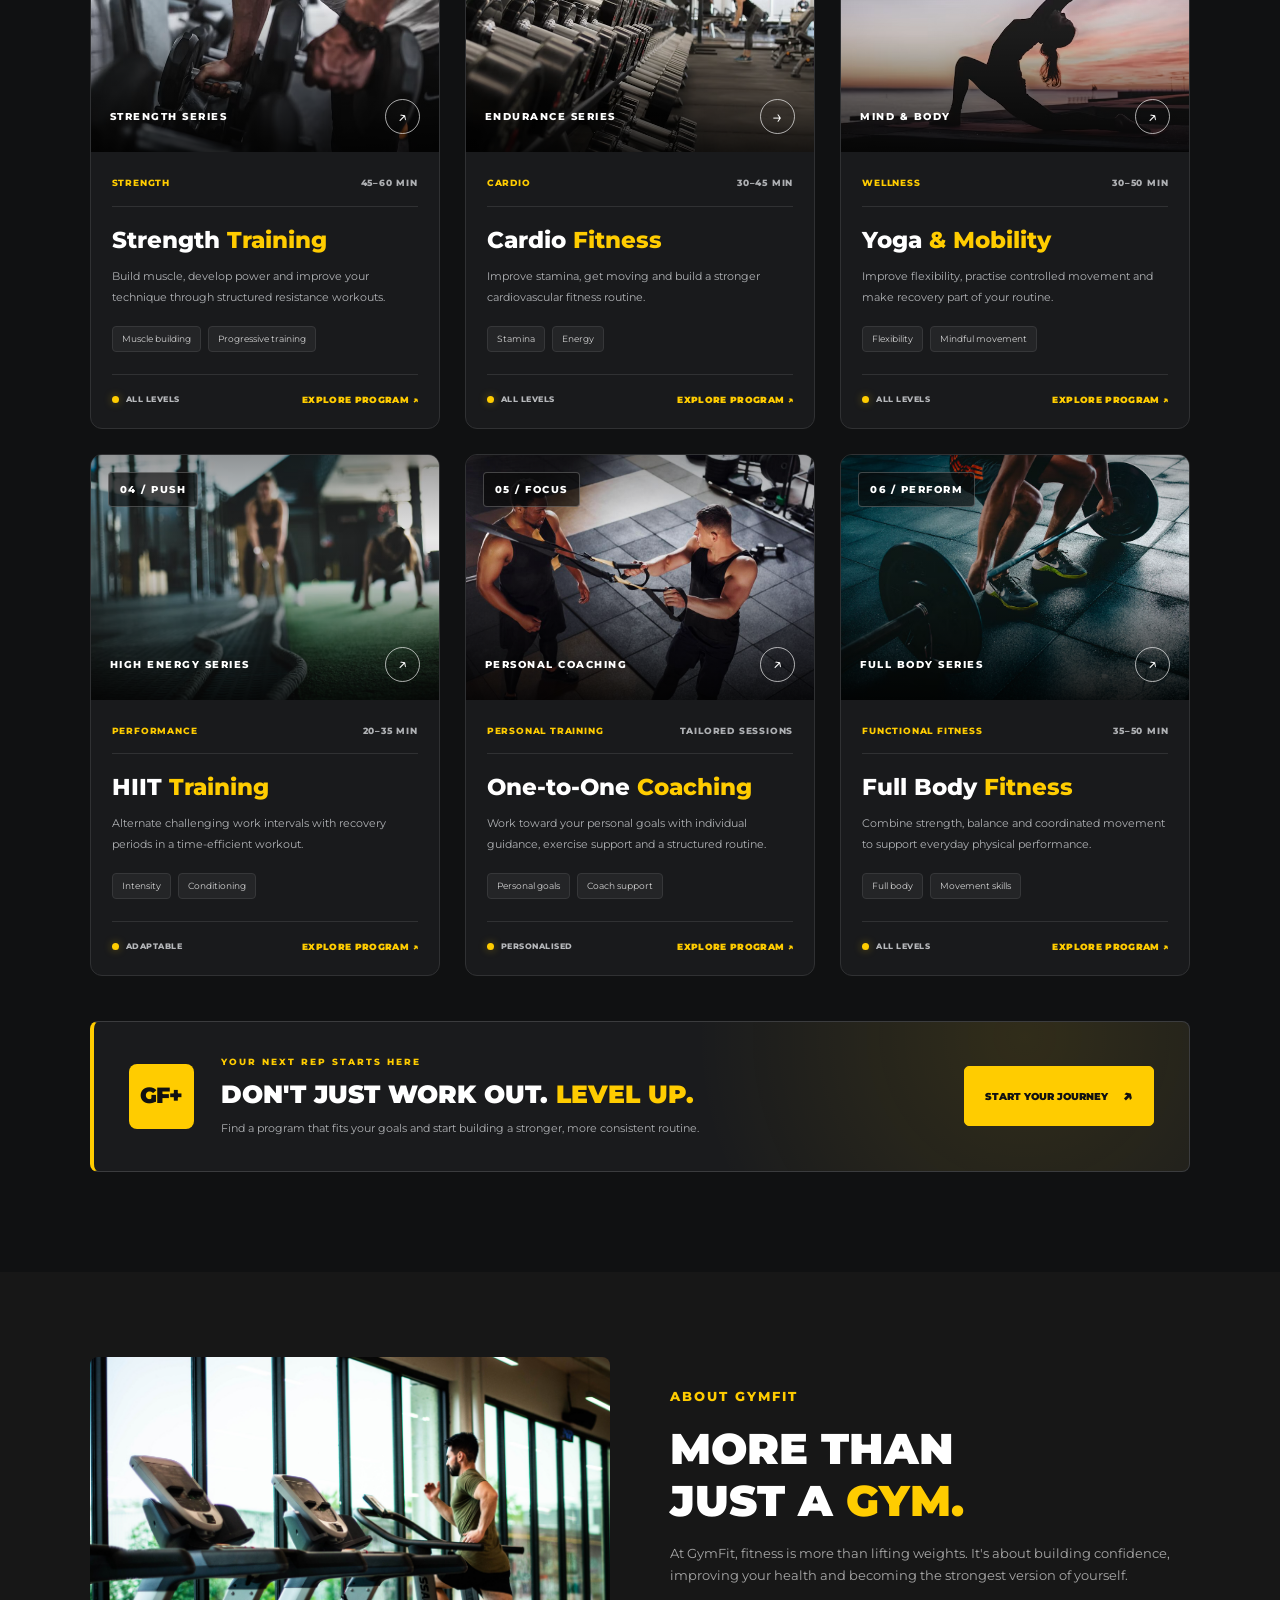
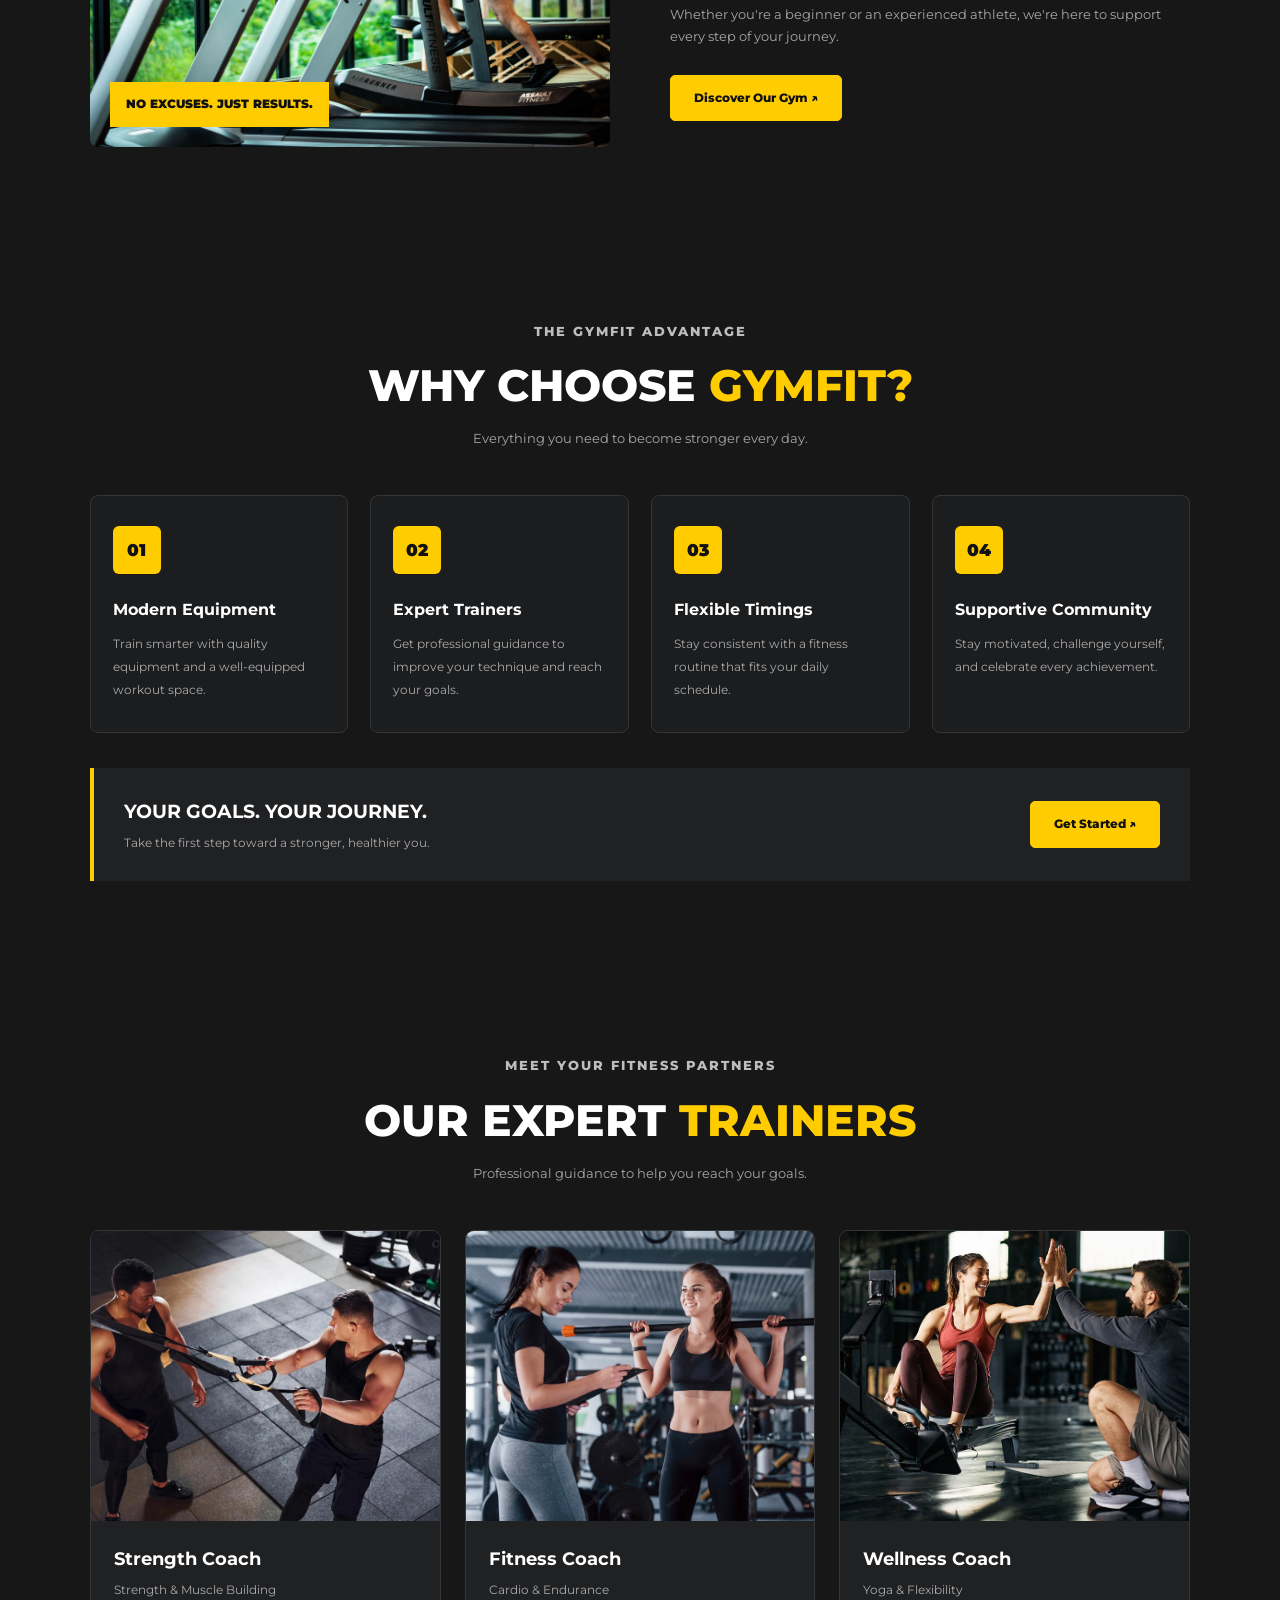
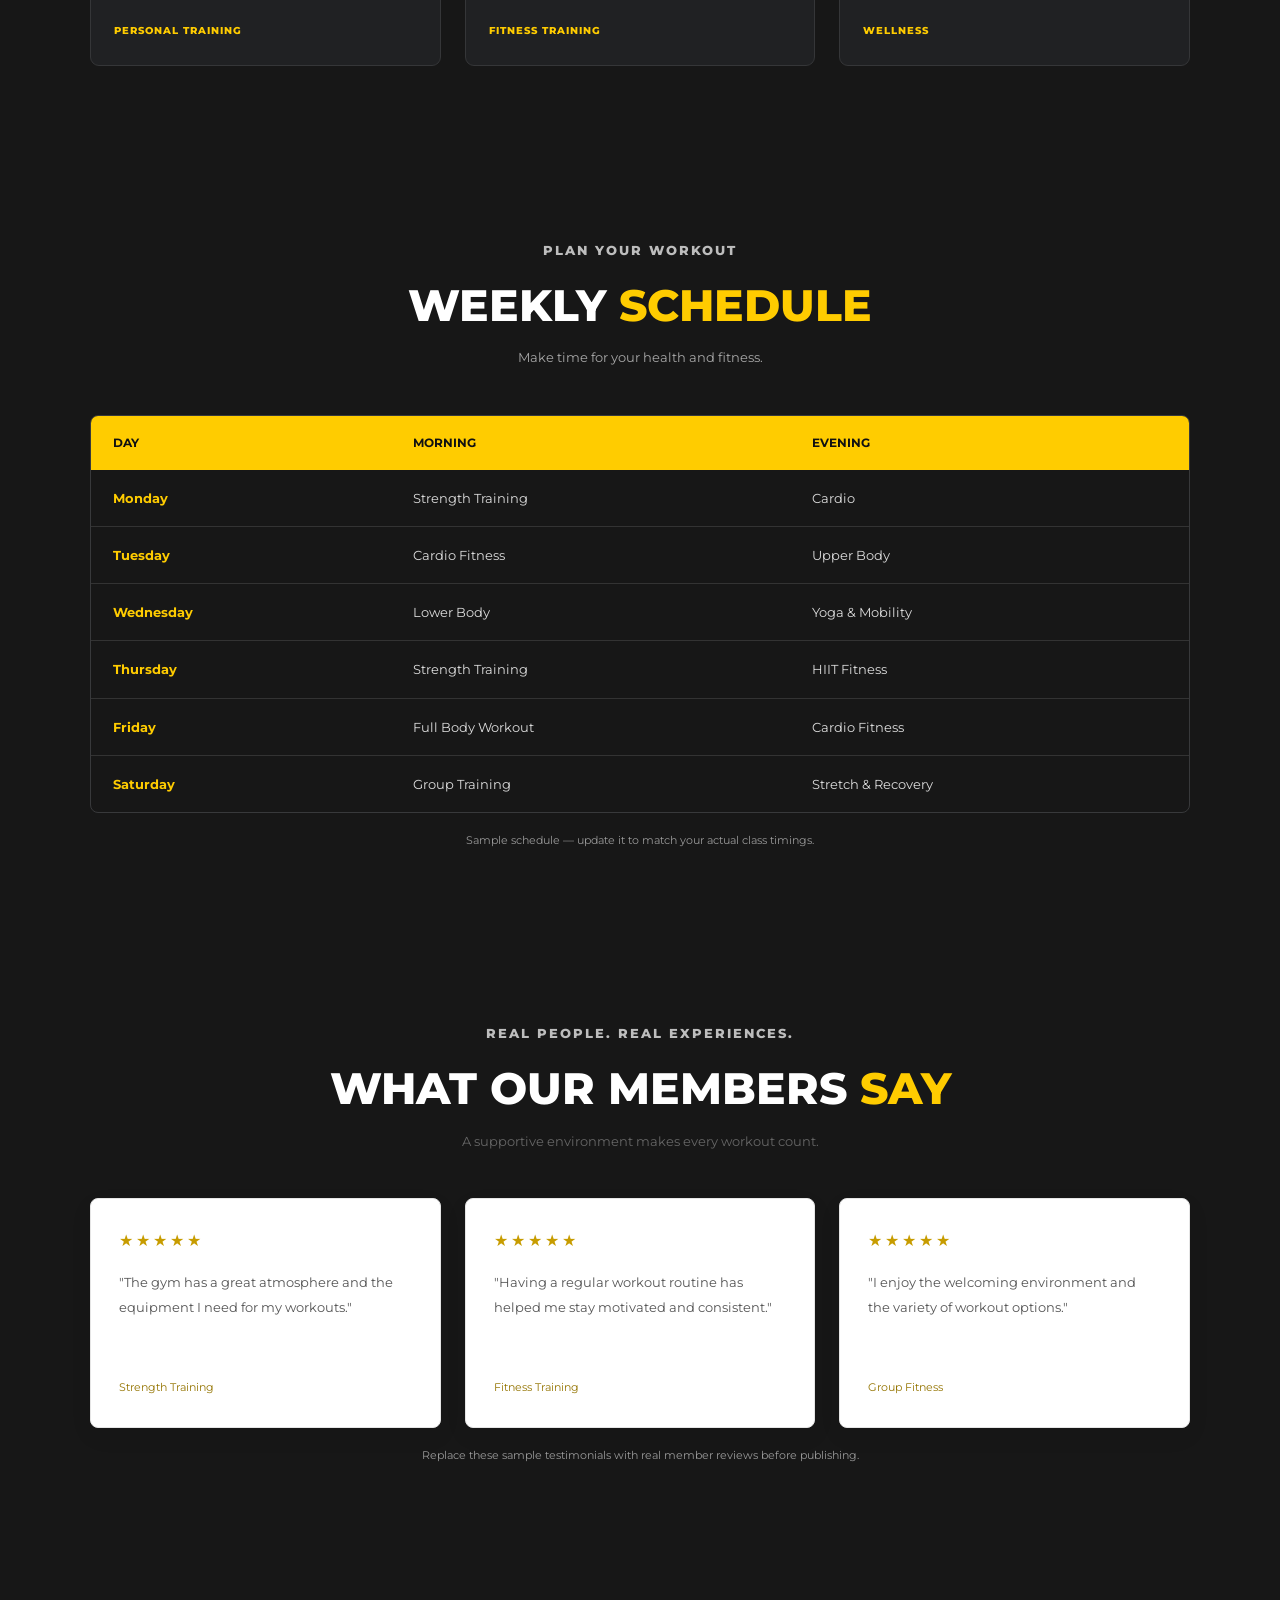
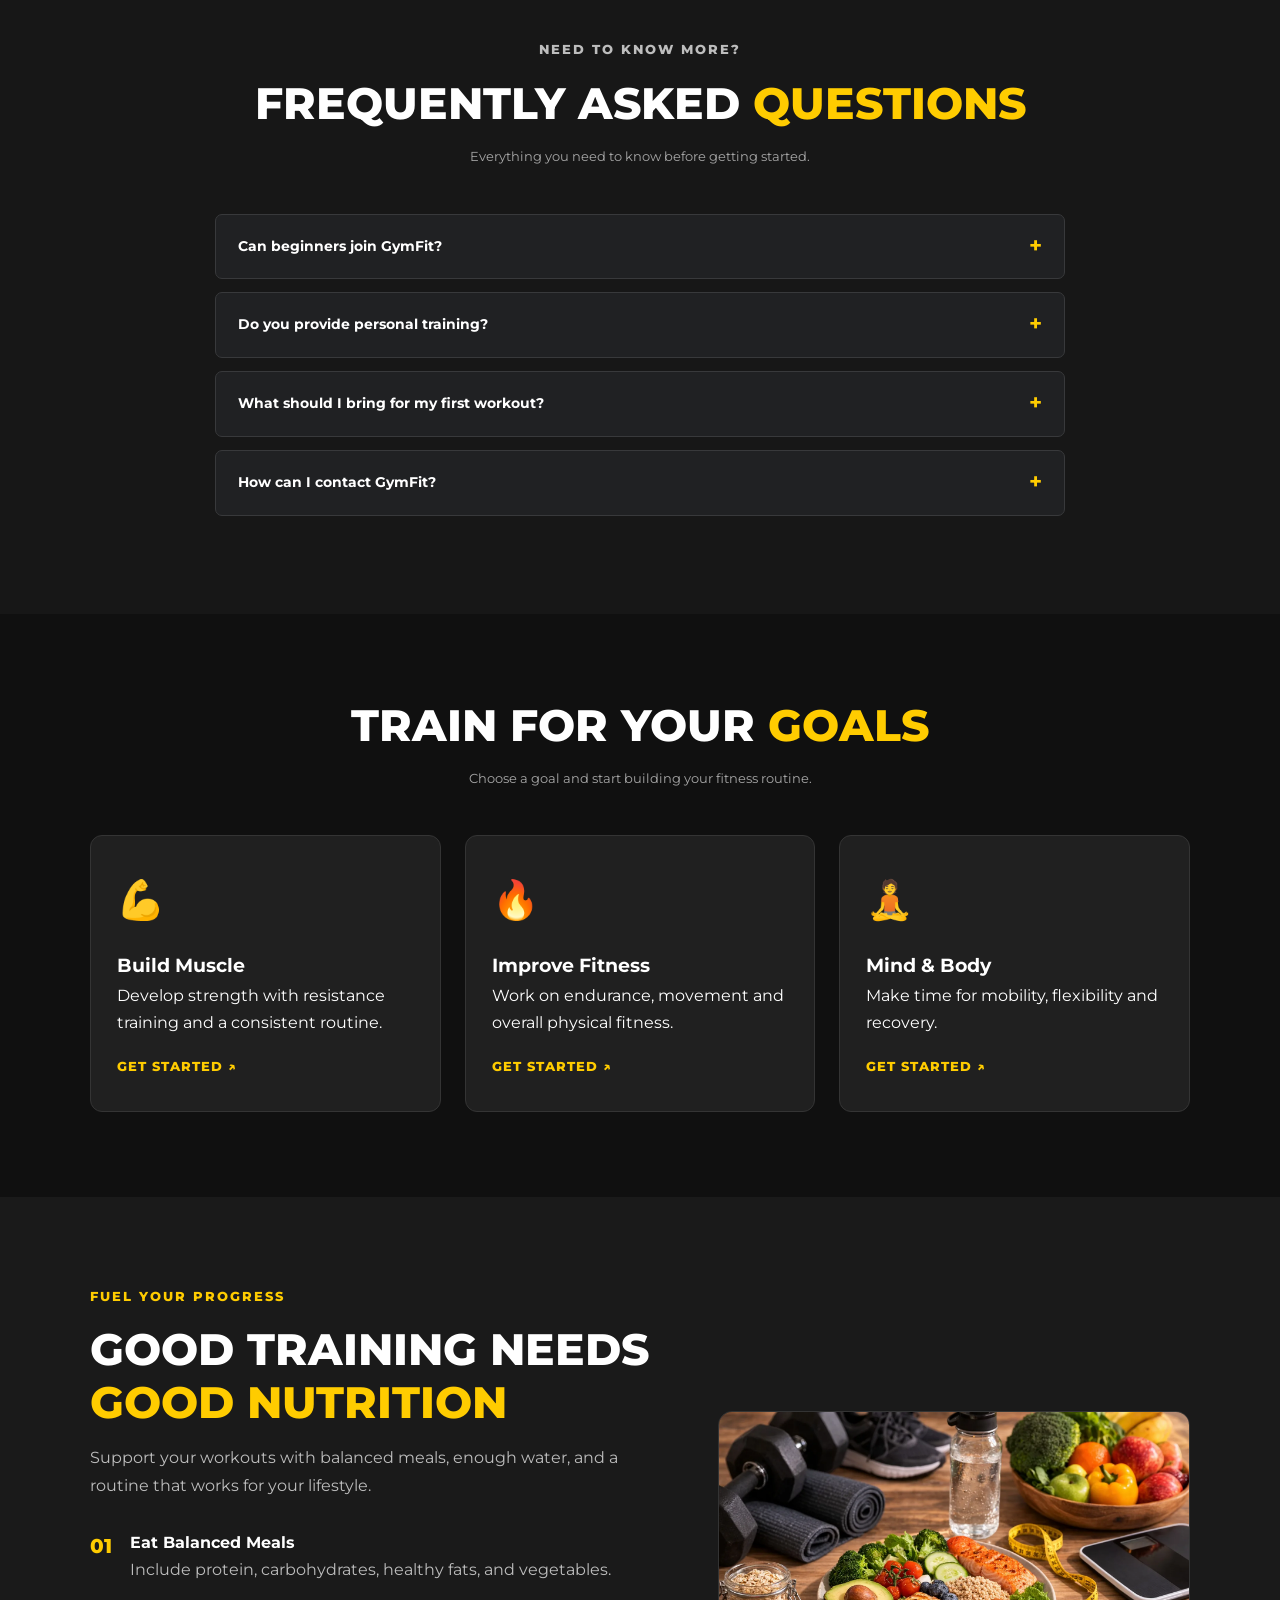
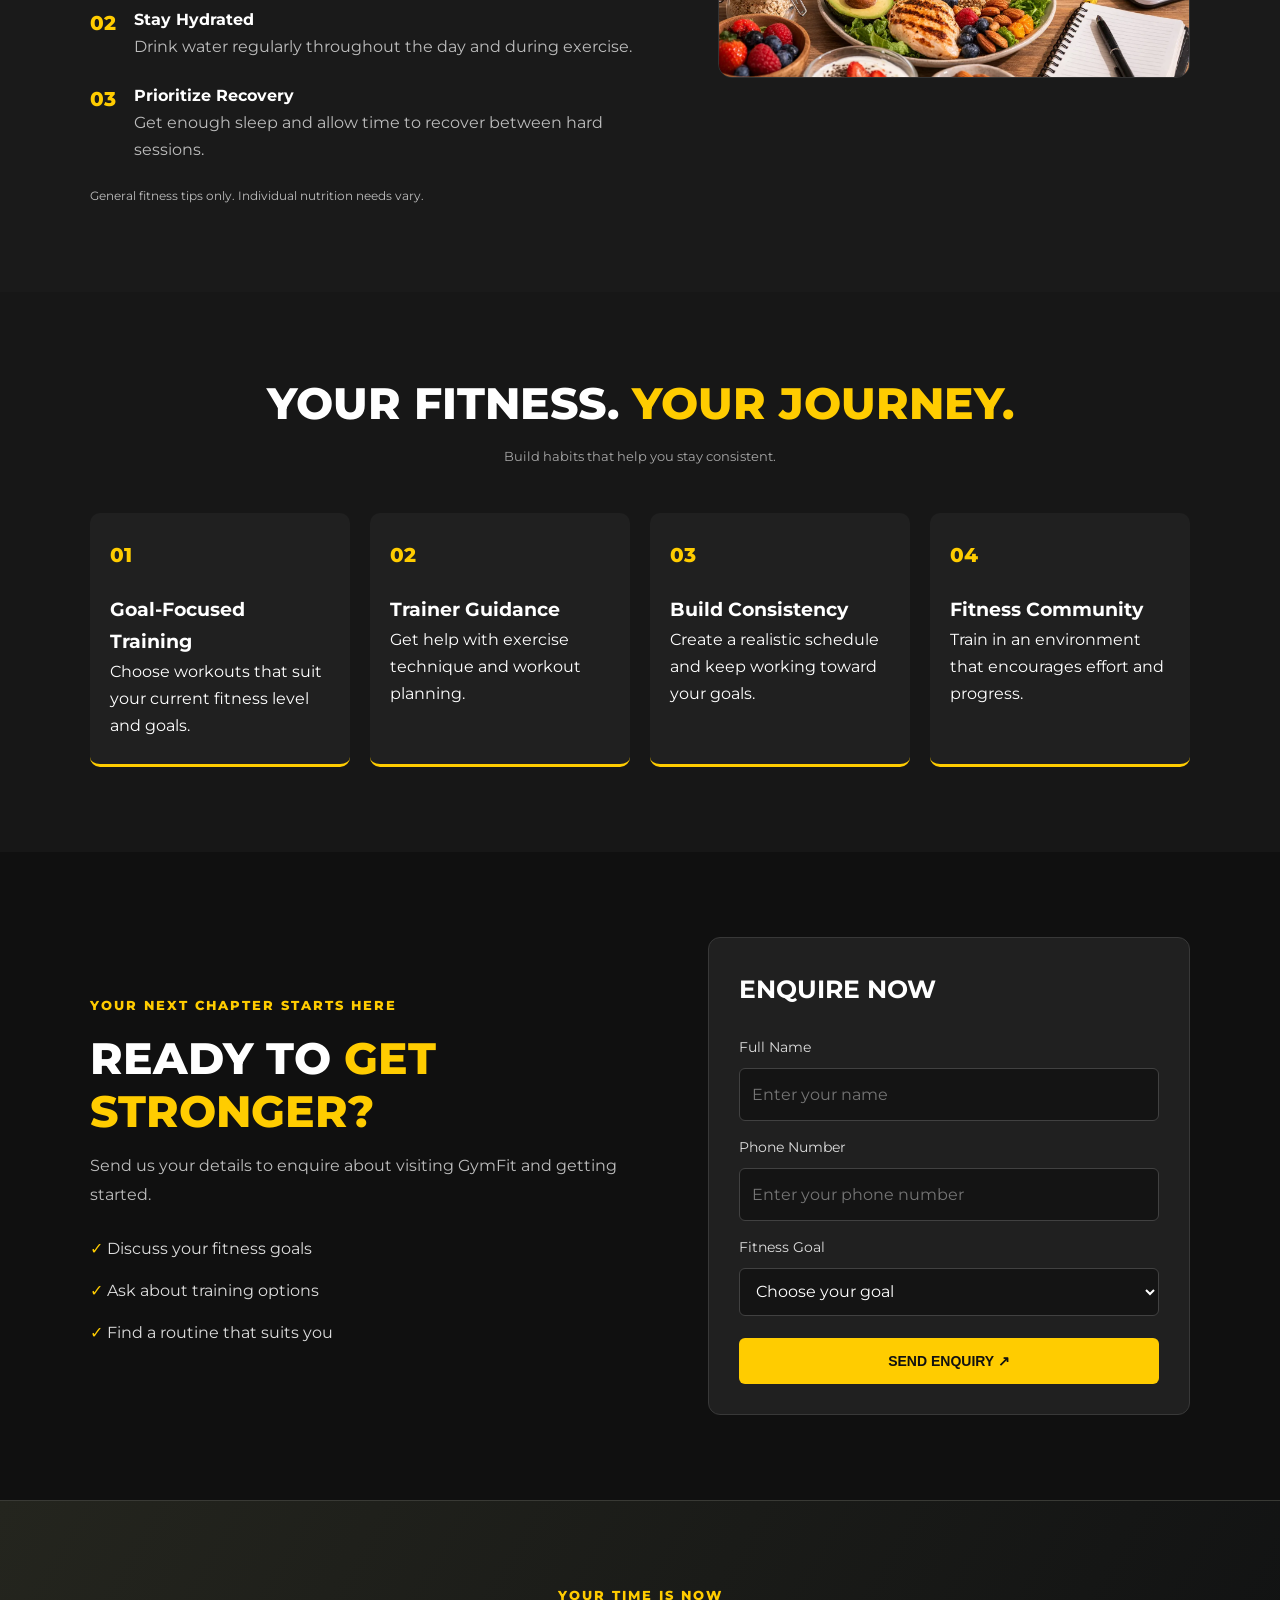
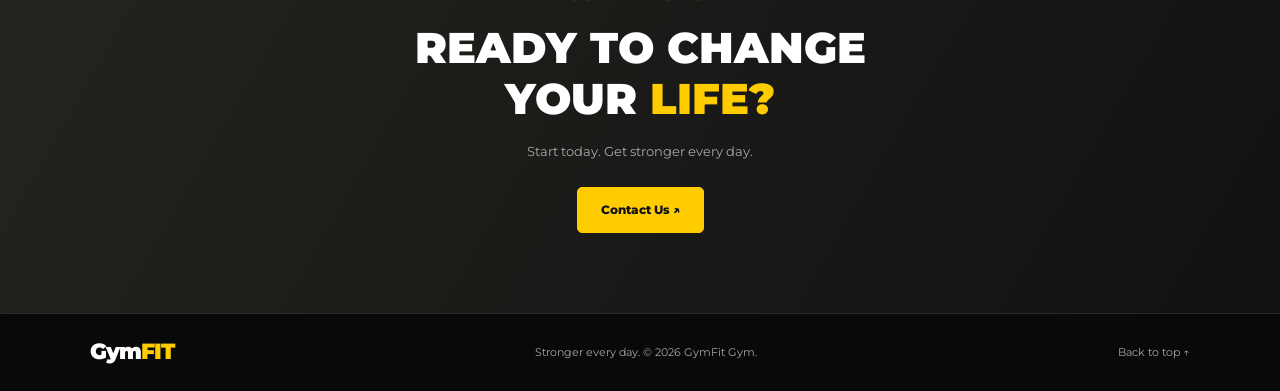
==== commit 1a515cf6: "Updated https://app.netlify.com/projects/fitnessggym/overview" ====
--- a/index.html
+++ b/index.html
@@ -11,30 +11,32 @@
 </head>
 <body>
 
-  <!-- Navigation -->
+    <!-- Navigation -->
   <header class="header">
     <a href="#" class="logo">GYM<span>FIT</span><small>STRONGER EVERYDAY</small></a>
 
-    
-<nav>
-  <a href="#home">Home</a>
-  <a href="#about">About</a>
-  <a href="#classes">Classes</a>
-  <a href="#trainers">Trainers</a>
-  <a href="#schedule">Schedule</a>
-  <a href="#why-us">Why Us</a>
-  <a href="#testimonials">Reviews</a>
-  <a href="#faq">FAQ</a>
-  <a href="#contact">Contact</a>
-
-
-<a href="#goals">Goals</a>
-<a href="#nutrition">Nutrition</a>
-<a href="#benefits">Benefits</a>
-<!-- <a href="#trial">Free Trial</a> -->
-</nav>
-
-     <a href="login.html" class="btn btn-login">Join Now</a>
+    <nav>
+      <a href="#home">Home</a>
+      <a href="#about">About</a>
+      <a href="#classes">Classes</a>
+      <a href="#trainers">Trainers</a>
+      <a href="#schedule">Schedule</a>
+      <a href="#why-us">Why Us</a>
+      <a href="#testimonials">Reviews</a>
+      <a href="#faq">FAQ</a>
+      <a href="#contact">Contact</a>
+      <a href="#goals">Goals</a>
+      <a href="#nutrition">Nutrition</a>
+      <a href="#benefits">Benefits</a>
+    </nav>
+
+    <a href="login.html" class="btn btn-login">Join Now</a>
+
+    <button class="menu-toggle" id="menuToggle" aria-label="Toggle menu" aria-expanded="false">
+      <span></span>
+      <span></span>
+      <span></span>
+    </button>
   </header>
 
   <!-- Hero Section -->
@@ -82,7 +84,7 @@
   </section>
 
   <!-- Classes -->
-  <section class="classes section" id="classes">
+  <!-- <section class="classes section" id="classes">
     <div class="section-heading">
       <p class="eyebrow">TRAIN FOR YOUR GOALS</p>
       <h2>OUR <span>PROGRAMS</span></h2>
@@ -117,8 +119,336 @@
         </div>
       </article>
     </div>
-  </section>
-
+  </section> -->
+
+
+
+
+<!-- ================= OUR PROGRAMS — NEW DESIGN ================= -->
+<section class="programs-redesign section" id="classes">
+
+  <div class="programs-top">
+    <div class="programs-heading">
+      <span class="programs-eyebrow">
+        <span class="eyebrow-line"></span> TRAIN DIFFERENT. GET STRONGER.
+      </span>
+
+      <h2>FIND YOUR<br><span>STRONG.</span></h2>
+
+      <p>
+        Every goal deserves a plan. Discover training experiences
+        designed to challenge your limits, build confidence and
+        make every workout count.
+      </p>
+    </div>
+
+    <div class="programs-side-note">
+      <span class="side-note-number">06</span>
+      <div>
+        <strong>WAYS TO LEVEL UP</strong>
+        <p>One goal. Your own journey.</p>
+      </div>
+    </div>
+  </div>
+
+  <!-- Program filters -->
+  <div class="program-filter" aria-label="Program categories">
+    <span class="filter-label">EXPLORE PROGRAMS</span>
+    <a href="#strength-program">Strength</a>
+    <a href="#cardio-program">Cardio</a>
+    <a href="#yoga-program">Wellness</a>
+    <a href="#hiit-program">Performance</a>
+  </div>
+
+  <!-- Program cards -->
+  <div class="programs-grid">
+
+    <!-- 01 Strength -->
+    <article class="program-card program-featured" id="strength-program">
+      <div class="program-image">
+        <img
+          src="images/training.png"
+          alt="Strength training with dumbbells"
+          loading="lazy"
+        >
+        <span class="program-number">01 / BUILD</span>
+        <span class="program-category">MOST POPULAR</span>
+        <div class="program-image-bottom">
+          <span>STRENGTH SERIES</span>
+          <!-- <span class="program-arrow">↗</span> -->
+           <a href="program.html?type=strength"
+   class="program-arrow"
+   aria-label="View Strength Training program">↗</a>
+        </div>
+      </div>
+
+      <div class="program-details">
+        <div class="program-meta">
+          <span>STRENGTH</span>
+          <span>45–60 MIN</span>
+        </div>
+        <h3>Strength <span>Training</span></h3>
+        <p>
+          Build muscle, develop power and improve your technique
+          through structured resistance workouts.
+        </p>
+        <div class="program-tags">
+          <span>Muscle building</span>
+          <span>Progressive training</span>
+        </div>
+        <div class="program-footer">
+          <span class="program-level"><i></i> ALL LEVELS</span>
+          <!-- <a href="login.html">EXPLORE PROGRAM <span>↗</span></a> -->
+           <a href="program.html?type=strength">
+    EXPLORE PROGRAM ↗
+</a>
+        </div>
+      </div>
+    </article>
+
+    <!-- 02 Cardio -->
+    <article class="program-card" id="cardio-program">
+      <div class="program-image">
+        <img
+          src="images/cardio.png"
+          alt="Cardio and endurance training"
+          loading="lazy"
+        >
+        <span class="program-number">02 / MOVE</span>
+        <div class="program-image-bottom">
+          <span>ENDURANCE SERIES</span>
+          <!-- <span class="program-arrow">↗</span> -->
+           <a href="program.html?type=cardio"
+   class="program-arrow"
+   aria-label="Explore Cardio Fitness">
+    →
+</a>
+        </div>
+      </div>
+
+      <div class="program-details">
+        <div class="program-meta">
+          <span>CARDIO</span>
+          <span>30–45 MIN</span>
+        </div>
+        <h3>Cardio <span>Fitness</span></h3>
+        <p>
+          Improve stamina, get moving and build a stronger
+          cardiovascular fitness routine.
+        </p>
+        <div class="program-tags">
+          <span>Stamina</span>
+          <span>Energy</span>
+        </div>
+        <div class="program-footer">
+          <span class="program-level"><i></i> ALL LEVELS</span>
+
+          <a href="program.html?type=cardio">
+    EXPLORE PROGRAM ↗
+</a>
+        </div>
+      </div>
+    </article>
+
+    <!-- 03 Yoga -->
+    <article class="program-card" id="yoga-program">
+      <div class="program-image">
+        <img
+          src="images/yoga.png"
+          alt="Yoga and flexibility session"
+          loading="lazy"
+        >
+        <span class="program-number">03 / BALANCE</span>
+        <div class="program-image-bottom">
+          <span>MIND & BODY</span>
+          <!-- <span class="program-arrow">↗</span> -->
+           <a href="program.html?type=yoga"
+   class="program-arrow"
+   aria-label="Explore Yoga and Mobility">
+    ↗
+</a>
+        </div>
+      </div>
+
+      <div class="program-details">
+        <div class="program-meta">
+          <span>WELLNESS</span>
+          <span>30–50 MIN</span>
+        </div>
+        <h3>Yoga <span>& Mobility</span></h3>
+        <p>
+          Improve flexibility, practise controlled movement
+          and make recovery part of your routine.
+        </p>
+        <div class="program-tags">
+          <span>Flexibility</span>
+          <span>Mindful movement</span>
+        </div>
+        <div class="program-footer">
+          <span class="program-level"><i></i> ALL LEVELS</span>
+          <a href="program.html?type=yoga">
+    EXPLORE PROGRAM ↗
+</a>
+        </div>
+      </div>
+    </article>
+
+    <!-- 04 HIIT -->
+    <article class="program-card" id="hiit-program">
+      <div class="program-image">
+        <img
+          src="images/hittraining.png"
+          alt="High intensity functional workout"
+          loading="lazy"
+        >
+        <span class="program-number">04 / PUSH</span>
+        <div class="program-image-bottom">
+          <span>HIGH ENERGY SERIES</span>
+         
+<a href="program.html?type=hiit"
+   class="program-arrow"
+   aria-label="Explore HIIT Training">
+    ↗
+</a>
+        </div>
+      </div>
+
+      <div class="program-details">
+        <div class="program-meta">
+          <span>PERFORMANCE</span>
+          <span>20–35 MIN</span>
+        </div>
+        <h3>HIIT <span>Training</span></h3>
+        <p>
+          Alternate challenging work intervals with recovery
+          periods in a time-efficient workout.
+        </p>
+        <div class="program-tags">
+          <span>Intensity</span>
+          <span>Conditioning</span>
+        </div>
+        <div class="program-footer">
+          <span class="program-level"><i></i> ADAPTABLE</span>
+          <!-- <a href="login.html">EXPLORE PROGRAM <span>↗</span></a> -->
+           <a href="program.html?type=hiit">
+    EXPLORE PROGRAM ↗
+</a>
+        </div>
+      </div>
+    </article>
+
+    <!-- 05 Personal training -->
+    <article class="program-card" id="personal-program">
+      <div class="program-image">
+        <img
+          src="images/onetoonetrainer.png"
+          alt="Personal fitness coaching"
+          loading="lazy"
+        >
+        <span class="program-number">05 / FOCUS</span>
+        <div class="program-image-bottom">
+          <span>PERSONAL COACHING</span>
+         <a href="program.html?type=personal"
+   class="program-arrow"
+   aria-label="Explore One-To-One Coaching">
+    ↗
+</a>
+        </div>
+      </div>
+
+      <div class="program-details">
+        <div class="program-meta">
+          <span>PERSONAL TRAINING</span>
+          <span>TAILORED SESSIONS</span>
+        </div>
+        <h3>One-to-One <span>Coaching</span></h3>
+        <p>
+          Work toward your personal goals with individual guidance,
+          exercise support and a structured routine.
+        </p>
+        <div class="program-tags">
+          <span>Personal goals</span>
+          <span>Coach support</span>
+        </div>
+        <div class="program-footer">
+          <span class="program-level"><i></i> PERSONALISED</span>
+         <a href="program.html?type=personal">
+    EXPLORE PROGRAM ↗
+</a>
+        </div>
+      </div>
+    </article>
+
+    <!-- 06 Functional fitness -->
+    <article class="program-card" id="functional-program">
+      <div class="program-image">
+        <img
+          src="images/fullbodyfitness.png"
+          alt="Functional full body fitness workout"
+          loading="lazy"
+        >
+        <span class="program-number">06 / PERFORM</span>
+        <div class="program-image-bottom">
+          <span>FULL BODY SERIES</span>
+         <a href="program.html?type=functional"
+   class="program-arrow"
+   aria-label="Explore Full Body Fitness">
+    ↗
+</a>
+        </div>
+      </div>
+
+      <div class="program-details">
+        <div class="program-meta">
+          <span>FUNCTIONAL FITNESS</span>
+          <span>35–50 MIN</span>
+        </div>
+        <h3>Full Body <span>Fitness</span></h3>
+        <p>
+          Combine strength, balance and coordinated movement
+          to support everyday physical performance.
+        </p>
+        <div class="program-tags">
+          <span>Full body</span>
+          <span>Movement skills</span>
+        </div>
+        <div class="program-footer">
+          <span class="program-level"><i></i> ALL LEVELS</span>
+          <a href="program.html?type=functional">
+    EXPLORE PROGRAM ↗
+</a>
+        </div>
+      </div>
+    </article>
+
+  </div>
+
+  <!-- Bottom call-to-action banner -->
+  <div class="programs-cta">
+    <div class="programs-cta-mark">GF<span>+</span></div>
+    <div class="programs-cta-copy">
+      <span>YOUR NEXT REP STARTS HERE</span>
+      <h3>DON'T JUST WORK OUT. <em>LEVEL UP.</em></h3>
+      <p>
+        Find a program that fits your goals and start building
+        a stronger, more consistent routine.
+      </p>
+    </div>
+    <a href="login.html" class="programs-cta-button">
+      START YOUR JOURNEY <span>↗</span>
+    </a>
+  </div>
+
+</section>
+<!-- ================= END OUR PROGRAMS ================= -->
+
+
+
+
+
+
+
+  
   <!-- About -->
   <section class="about section" id="about">
     <div class="about-image">
@@ -537,7 +867,32 @@
     // Demo only: connect a backend or form service to receive enquiries.
     this.reset();
 });
-
+const header = document.querySelector(".header");
+const menuToggle = document.querySelector(".menu-toggle");
+const navLinks = document.querySelectorAll(".header nav a");
+
+menuToggle.addEventListener("click", () => {
+  const isOpen = header.classList.toggle("menu-open");
+  menuToggle.classList.toggle("active", isOpen);
+  menuToggle.setAttribute("aria-expanded", isOpen);
+});
+
+// Close the menu after tapping a link
+navLinks.forEach(link => {
+  link.addEventListener("click", () => {
+    header.classList.remove("menu-open");
+    menuToggle.classList.remove("active");
+    menuToggle.setAttribute("aria-expanded", "false");
+  });
+});
+
+// Reset when the window goes back to desktop size
+window.addEventListener("resize", () => {
+  if (window.innerWidth > 900) {
+    header.classList.remove("menu-open");
+    menuToggle.classList.remove("active");
+  }
+});
 </script>
 
 <script src="script.js"></script>
--- a/style.css
+++ b/style.css
@@ -250,7 +250,7 @@
 }
 
 /* Classes */
-.classes {
+/* .classes {
   background: #f5f5f5;
   color: #151515;
 }
@@ -298,7 +298,703 @@
   color: #9b7a00;
   font-size: 12px;
   font-weight: 800;
-}
+} */
+
+
+
+
+
+/* =========================================================
+   GYMFIT — PREMIUM PROGRAMS REDESIGN
+   ========================================================= */
+
+.programs-redesign {
+  --program-yellow: #ffcc00;
+  --program-bg: #101112;
+  --program-card: #191a1c;
+  --program-muted: #a5a7aa;
+
+  background: var(--program-bg) !important;
+  color: #fff !important;
+  padding: 100px 7% !important;
+  overflow: hidden;
+}
+
+/* Heading layout */
+
+.programs-top {
+  display: flex;
+  justify-content: space-between;
+  align-items: flex-end;
+  gap: 35px;
+  margin-bottom: 42px;
+}
+
+.programs-heading {
+  max-width: 720px;
+}
+
+.programs-eyebrow {
+  display: inline-flex;
+  align-items: center;
+  gap: 12px;
+  color: var(--program-yellow);
+  font-size: 11px;
+  font-weight: 800;
+  letter-spacing: 2.5px;
+  margin-bottom: 20px;
+}
+
+.eyebrow-line {
+  display: inline-block;
+  width: 35px;
+  height: 2px;
+  background: var(--program-yellow);
+}
+
+.programs-heading h2 {
+  font-size: clamp(44px, 6vw, 76px);
+  font-weight: 900;
+  line-height: .99;
+  letter-spacing: -3px;
+  margin: 0 0 22px;
+}
+
+.programs-heading h2 span {
+  color: var(--program-yellow);
+}
+
+.programs-heading > p {
+  max-width: 570px;
+  color: #aeb0b3;
+  font-size: 14px;
+  line-height: 1.9;
+}
+
+.programs-side-note {
+  display: flex;
+  align-items: center;
+  gap: 18px;
+  padding: 20px 0 7px 25px;
+  border-left: 1px solid #393a3c;
+  flex-shrink: 0;
+}
+
+.side-note-number {
+  color: var(--program-yellow);
+  font-size: 55px;
+  font-weight: 900;
+  line-height: 1;
+  letter-spacing: -3px;
+}
+
+.programs-side-note strong {
+  display: block;
+  font-size: 10px;
+  letter-spacing: 1.3px;
+  margin-bottom: 7px;
+}
+
+.programs-side-note p {
+  color: var(--program-muted);
+  font-size: 11px;
+}
+
+/* Category links */
+
+.program-filter {
+  display: flex;
+  align-items: center;
+  gap: 12px;
+  flex-wrap: wrap;
+  padding: 22px 0;
+  margin-bottom: 30px;
+  border-top: 1px solid #303133;
+  border-bottom: 1px solid #303133;
+}
+
+.filter-label {
+  color: #888b8e;
+  font-size: 10px;
+  font-weight: 800;
+  letter-spacing: 1.5px;
+  margin-right: 15px;
+}
+
+.program-filter a {
+  display: inline-flex;
+  align-items: center;
+  padding: 9px 17px;
+  border: 1px solid #38393b;
+  border-radius: 30px;
+  color: #d6d6d6;
+  font-size: 11px;
+  font-weight: 600;
+  transition: .3s ease;
+}
+
+.program-filter a:hover {
+  color: #111;
+  background: var(--program-yellow);
+  border-color: var(--program-yellow);
+}
+
+/* Six-card grid */
+
+.programs-grid {
+  display: grid;
+  grid-template-columns: repeat(3, minmax(0, 1fr));
+  gap: 25px;
+  align-items: stretch;
+}
+
+.program-card {
+  min-width: 0;
+  display: flex;
+  flex-direction: column;
+  background: var(--program-card);
+  border: 1px solid #303133;
+  border-radius: 12px;
+  overflow: hidden;
+  transition:
+    transform .35s ease,
+    border-color .35s ease,
+    box-shadow .35s ease;
+}
+
+.program-card:hover {
+  transform: translateY(-8px);
+  border-color: var(--program-yellow);
+  box-shadow: 0 20px 45px rgba(0, 0, 0, .28);
+}
+
+.program-image {
+  height: 245px;
+  position: relative;
+  overflow: hidden;
+  isolation: isolate;
+  background: #252628;
+}
+
+.program-image::after {
+  content: "";
+  position: absolute;
+  inset: 0;
+  z-index: 1;
+  background: linear-gradient(
+    180deg,
+    rgba(0, 0, 0, .34) 0%,
+    transparent 34%,
+    rgba(0, 0, 0, .12) 52%,
+    rgba(0, 0, 0, .83) 100%
+  );
+  pointer-events: none;
+}
+
+.program-image img {
+  width: 100%;
+  height: 100%;
+  display: block;
+  object-fit: cover;
+  object-position: center;
+  transition: transform .6s ease;
+}
+
+.program-card:hover .program-image img {
+  transform: scale(1.07);
+}
+
+.program-number {
+  position: absolute;
+  top: 17px;
+  left: 17px;
+  z-index: 2;
+  color: #fff;
+  font-size: 10px;
+  font-weight: 800;
+  letter-spacing: 1.5px;
+  padding: 8px 11px;
+  background: rgba(10, 10, 10, .66);
+  border: 1px solid rgba(255, 255, 255, .23);
+  border-radius: 4px;
+}
+
+.program-category {
+  position: absolute;
+  top: 17px;
+  right: 15px;
+  z-index: 2;
+  background: var(--program-yellow);
+  color: #111;
+  padding: 7px 9px;
+  font-size: 8px;
+  font-weight: 900;
+  letter-spacing: .8px;
+  border-radius: 3px;
+}
+
+.program-image-bottom {
+  position: absolute;
+  z-index: 2;
+  left: 19px;
+  right: 19px;
+  bottom: 18px;
+  display: flex;
+  align-items: center;
+  justify-content: space-between;
+  gap: 10px;
+}
+
+.program-image-bottom > span:first-child {
+  color: #fff;
+  font-size: 10px;
+  font-weight: 800;
+  letter-spacing: 1.5px;
+}
+
+.program-arrow {
+  display: flex;
+  align-items: center;
+  justify-content: center;
+  width: 35px;
+  height: 35px;
+  flex-shrink: 0;
+  border: 1px solid rgba(255, 255, 255, .65);
+  border-radius: 50%;
+  color: #fff;
+  font-size: 18px;
+  transition: .3s ease;
+}
+
+.program-card:hover .program-arrow {
+  color: #111;
+  background: var(--program-yellow);
+  border-color: var(--program-yellow);
+  transform: rotate(45deg);
+}
+
+/* Program descriptions */
+
+.program-details {
+  display: flex;
+  flex-direction: column;
+  flex: 1;
+  padding: 23px 21px 20px;
+}
+
+.program-meta {
+  display: flex;
+  justify-content: space-between;
+  align-items: center;
+  flex-wrap: wrap;
+  gap: 8px;
+  padding-bottom: 15px;
+  border-bottom: 1px solid #303133;
+}
+
+.program-meta span {
+  color: #aeb0b3;
+  font-size: 9px;
+  font-weight: 800;
+  letter-spacing: .8px;
+}
+
+.program-meta span:first-child {
+  color: var(--program-yellow);
+}
+
+.program-details h3 {
+  font-size: clamp(19px, 2vw, 23px);
+  font-weight: 800;
+  line-height: 1.35;
+  margin: 18px 0 10px;
+  color: #fff;
+}
+
+.program-details h3 span {
+  color: var(--program-yellow);
+}
+
+.program-details > p {
+  color: #aeb0b3;
+  font-size: 11px;
+  line-height: 1.9;
+  margin: 0 0 18px;
+}
+
+.program-tags {
+  display: flex;
+  flex-wrap: wrap;
+  gap: 7px;
+  margin-bottom: 22px;
+}
+
+.program-tags span {
+  color: #d0d0d0;
+  background: #242527;
+  border: 1px solid #363739;
+  border-radius: 4px;
+  padding: 6px 9px;
+  font-size: 9px;
+  line-height: 1.4;
+}
+
+.program-footer {
+  display: flex;
+  justify-content: space-between;
+  align-items: center;
+  flex-wrap: wrap;
+  gap: 12px;
+  margin-top: auto;
+  padding-top: 17px;
+  border-top: 1px solid #303133;
+}
+
+.program-level {
+  display: inline-flex;
+  align-items: center;
+  gap: 7px;
+  color: #b6b8bb;
+  font-size: 8px;
+  font-weight: 800;
+  letter-spacing: .5px;
+}
+
+.program-level i {
+  width: 7px;
+  height: 7px;
+  border-radius: 50%;
+  background: var(--program-yellow);
+  box-shadow: 0 0 9px rgba(255, 204, 0, .4);
+}
+
+.program-footer a {
+  display: inline-flex;
+  align-items: center;
+  gap: 7px;
+  color: var(--program-yellow);
+  font-size: 9px;
+  font-weight: 900;
+  letter-spacing: .35px;
+  transition: color .3s ease;
+}
+
+.program-footer a span {
+  font-size: 15px;
+  transition: transform .3s ease;
+}
+
+.program-footer a:hover {
+  color: #fff;
+}
+
+.program-footer a:hover span {
+  transform: translate(3px, -3px);
+}
+
+/* Bottom promotional banner */
+
+.programs-cta {
+  display: grid;
+  grid-template-columns: auto minmax(0, 1fr) auto;
+  align-items: center;
+  gap: 27px;
+  margin-top: 45px;
+  padding: 32px 35px;
+  background:
+    radial-gradient(
+      circle at 85% 10%,
+      rgba(255, 204, 0, .10),
+      transparent 35%
+    ),
+    #1a1b1d;
+  border: 1px solid #3b3c3e;
+  border-left: 4px solid var(--program-yellow);
+  border-radius: 8px;
+}
+
+.programs-cta-mark {
+  display: flex;
+  align-items: center;
+  justify-content: center;
+  width: 65px;
+  height: 65px;
+  background: var(--program-yellow);
+  color: #111;
+  border-radius: 8px;
+  font-size: 22px;
+  font-weight: 900;
+  letter-spacing: -1px;
+}
+
+.programs-cta-mark span {
+  color: #111;
+}
+
+.programs-cta-copy > span {
+  display: block;
+  color: var(--program-yellow);
+  font-size: 9px;
+  font-weight: 800;
+  letter-spacing: 2px;
+  margin-bottom: 8px;
+}
+
+.programs-cta-copy h3 {
+  color: #fff;
+  font-size: clamp(17px, 2.2vw, 25px);
+  font-weight: 900;
+  line-height: 1.4;
+  margin-bottom: 7px;
+}
+
+.programs-cta-copy h3 em {
+  color: var(--program-yellow);
+  font-style: normal;
+}
+
+.programs-cta-copy p {
+  color: #aeb0b3;
+  font-size: 11px;
+  line-height: 1.8;
+}
+
+.programs-cta-button {
+  display: inline-flex;
+  align-items: center;
+  justify-content: center;
+  gap: 15px;
+  padding: 15px 20px;
+  background: var(--program-yellow);
+  border: 1px solid var(--program-yellow);
+  border-radius: 5px;
+  color: #111;
+  font-size: 10px;
+  font-weight: 900;
+  white-space: nowrap;
+  transition: .3s ease;
+}
+
+.programs-cta-button span {
+  color: #111;
+  font-size: 16px;
+}
+
+.programs-cta-button:hover {
+  background: #fff;
+  border-color: #fff;
+  transform: translateY(-3px);
+}
+
+/* Tablet */
+
+@media (max-width: 1050px) {
+  .programs-redesign {
+    padding: 80px 5% !important;
+  }
+
+  .programs-grid {
+    grid-template-columns: repeat(2, minmax(0, 1fr));
+    gap: 20px;
+  }
+
+  .program-image {
+    height: 250px;
+  }
+
+  .programs-cta {
+    grid-template-columns: auto minmax(0, 1fr);
+  }
+
+  .programs-cta-button {
+    grid-column: 2;
+    justify-self: start;
+  }
+}
+
+/* Mobile */
+
+@media (max-width: 600px) {
+  .programs-redesign {
+    padding: 65px 5% !important;
+  }
+
+  .programs-top {
+    flex-direction: column;
+    align-items: flex-start;
+    gap: 25px;
+    margin-bottom: 30px;
+  }
+
+  .programs-eyebrow {
+    font-size: 9px;
+    letter-spacing: 1.6px;
+    line-height: 1.7;
+  }
+
+  .eyebrow-line {
+    width: 24px;
+    flex-shrink: 0;
+  }
+
+  .programs-heading h2 {
+    font-size: clamp(43px, 12vw, 62px);
+    letter-spacing: -2px;
+    margin-bottom: 17px;
+  }
+
+  .programs-heading > p {
+    font-size: 12px;
+    line-height: 1.9;
+  }
+
+  .programs-side-note {
+    padding: 12px 0 12px 17px;
+  }
+
+  .side-note-number {
+    font-size: 43px;
+  }
+
+  .programs-side-note strong {
+    font-size: 9px;
+  }
+
+  .program-filter {
+    gap: 8px;
+    padding: 18px 0;
+    margin-bottom: 22px;
+  }
+
+  .filter-label {
+    width: 100%;
+    margin: 0 0 4px;
+    font-size: 9px;
+  }
+
+  .program-filter a {
+    padding: 8px 11px;
+    font-size: 10px;
+  }
+
+  .programs-grid {
+    grid-template-columns: minmax(0, 1fr);
+    gap: 20px;
+  }
+
+  .program-image {
+    height: 235px;
+  }
+
+  .program-details {
+    padding: 21px 18px 19px;
+  }
+
+  .program-details h3 {
+    font-size: 22px;
+  }
+
+  .program-details > p {
+    font-size: 12px;
+  }
+
+  .program-footer {
+    gap: 10px;
+  }
+
+  .program-footer a {
+    font-size: 9px;
+  }
+
+  .programs-cta {
+    grid-template-columns: minmax(0, 1fr);
+    gap: 18px;
+    margin-top: 30px;
+    padding: 25px 20px;
+  }
+
+  .programs-cta-mark {
+    width: 52px;
+    height: 52px;
+    font-size: 19px;
+  }
+
+  .programs-cta-copy h3 {
+    font-size: 21px;
+  }
+
+  .programs-cta-copy p {
+    font-size: 11px;
+  }
+
+  .programs-cta-button {
+    grid-column: auto;
+    justify-self: stretch;
+    width: 100%;
+    white-space: normal;
+    text-align: center;
+    padding: 14px 12px;
+  }
+}
+
+/* Small phones */
+
+@media (max-width: 360px) {
+  .programs-redesign {
+    padding-right: 16px !important;
+    padding-left: 16px !important;
+  }
+
+  .program-image {
+    height: 200px;
+  }
+
+  .program-details {
+    padding-right: 14px;
+    padding-left: 14px;
+  }
+
+  .program-footer {
+    align-items: flex-start;
+    flex-direction: column;
+  }
+
+  .programs-cta-copy h3 {
+    font-size: 18px;
+  }
+}
+
+/* Accessibility */
+
+@media (prefers-reduced-motion: reduce) {
+  .program-card,
+  .program-card img,
+  .program-arrow,
+  .program-footer a,
+  .program-footer a span,
+  .programs-cta-button {
+    transition: none !important;
+  }
+}
+
+
+.program-arrow {
+  text-decoration: none;
+  cursor: pointer;
+  flex-shrink: 0;
+}
+
+.program-arrow:focus-visible {
+  outline: 2px solid #ffcc00;
+  outline-offset: 4px;
+}
+
+
+
+
+
+
+
 
 /* About */
 .about {
@@ -1371,4 +2067,264 @@
     .section-heading {
         margin-bottom: 30px;
     }
+}
+
+
+/* mobile for navbar and hero image  */
+
+/* =====================================
+   GYMFIT MOBILE RESPONSIVE FIX
+   ===================================== */
+
+@media screen and (max-width: 600px) {
+
+    /* Prevent horizontal overflow */
+    html,
+    body {
+        width: 100%;
+        max-width: 100%;
+        overflow-x: hidden;
+    }
+
+    /* NAVBAR */
+    header.header {
+        width: 100%;
+        padding: 16px 14px;
+        display: flex;
+        flex-direction: row;
+        flex-wrap: wrap;
+        align-items: center;
+        justify-content: space-between;
+        gap: 12px;
+        box-sizing: border-box;
+    }
+
+    /* Keep logo and button on the same row */
+    header.header .logo {
+        max-width: 65%;
+        flex-shrink: 1;
+    }
+
+    header.header .logo h1,
+    header.header .logo h2 {
+        margin: 0;
+    }
+
+    header.header nav {
+        width: 100%;
+        max-width: 100%;
+        display: flex;
+        flex-direction: row;
+        flex-wrap: nowrap;
+        align-items: center;
+        gap: 22px;
+        overflow-x: auto;
+        overflow-y: hidden;
+        padding: 10px 0 8px;
+        white-space: nowrap;
+        -webkit-overflow-scrolling: touch;
+        scrollbar-width: none;
+    }
+
+    header.header nav::-webkit-scrollbar {
+        display: none;
+    }
+
+    header.header nav a {
+        display: inline-block;
+        flex: 0 0 auto;
+        font-size: 13px;
+        line-height: 1.5;
+        white-space: nowrap;
+    }
+
+    /* HERO SECTION */
+    section.hero {
+        width: 100%;
+        min-height: 0;
+        height: auto;
+        padding: 0;
+        margin: 0;
+        position: relative;
+        overflow: hidden;
+        background-size: cover;
+        background-position: center center;
+        background-repeat: no-repeat;
+        box-sizing: border-box;
+    }
+
+    .hero .hero-content {
+        width: 100%;
+        max-width: 100%;
+        min-height: 510px;
+        height: auto;
+        margin: 0;
+        padding: 90px 20px 45px;
+        box-sizing: border-box;
+        position: relative;
+        z-index: 1;
+    }
+
+    .hero-content h1 {
+        max-width: 100%;
+        font-size: clamp(32px, 9vw, 43px);
+        line-height: 1.12;
+        letter-spacing: -1px;
+        overflow-wrap: break-word;
+        margin: 14px 0 20px;
+    }
+
+    .hero-content h2 {
+        font-size: clamp(13px, 3.8vw, 16px);
+        line-height: 1.6;
+        letter-spacing: 1.5px;
+        margin-bottom: 18px;
+    }
+
+    .hero-content p {
+        font-size: 14px;
+        line-height: 1.8;
+        max-width: 100%;
+        margin-bottom: 24px;
+    }
+
+    /* Hero buttons */
+    .hero-content .hero-buttons,
+    .hero-content .buttons {
+        display: flex;
+        flex-wrap: wrap;
+        align-items: center;
+        gap: 10px;
+    }
+
+    .hero-content a {
+        max-width: 100%;
+        box-sizing: border-box;
+    }
+
+    /* Prevent the next section from covering the hero */
+    section.hero + section {
+        position: relative;
+        margin-top: 0;
+        clear: both;
+    }
+
+    /* General responsive images */
+    img {
+        max-width: 100%;
+    }
+}
+
+/* Extra-small phones */
+@media screen and (max-width: 380px) {
+    header.header {
+        padding: 13px 12px;
+    }
+
+    header.header nav {
+        gap: 18px;
+    }
+
+    header.header nav a {
+        font-size: 12px;
+    }
+
+    .hero .hero-content {
+        min-height: 480px;
+        padding: 70px 16px 35px;
+    }
+
+    .hero-content h1 {
+        font-size: 32px;
+    }
+}
+
+
+/* ===== Hamburger menu (mobile only) ===== */
+.menu-toggle {
+  display: none;
+}
+
+@media screen and (max-width: 900px) {
+
+  header.header {
+    flex-wrap: wrap;
+    position: relative;
+  }
+
+  /* Join Now sits next to the hamburger */
+  header.header > .btn-login {
+    margin-left: auto;
+  }
+
+  /* Hamburger button */
+  .menu-toggle {
+    display: flex;
+    flex-direction: column;
+    justify-content: center;
+    gap: 5px;
+    width: 42px;
+    height: 42px;
+    padding: 10px;
+    background: transparent;
+    border: 1px solid #3a3b3d;
+    border-radius: 6px;
+    cursor: pointer;
+  }
+
+  .menu-toggle span {
+    display: block;
+    width: 100%;
+    height: 2px;
+    background: #fff;
+    border-radius: 2px;
+    transition: transform 0.3s, opacity 0.3s;
+  }
+
+  /* Turns into an X when open */
+  .menu-toggle.active span:nth-child(1) {
+    transform: translateY(7px) rotate(45deg);
+  }
+  .menu-toggle.active span:nth-child(2) {
+    opacity: 0;
+  }
+  .menu-toggle.active span:nth-child(3) {
+    transform: translateY(-7px) rotate(-45deg);
+  }
+
+  /* Nav is hidden until the menu is opened */
+  header.header nav {
+    display: none;
+    order: 3;
+    width: 100%;
+    flex-direction: column;
+    flex-wrap: nowrap;
+    align-items: stretch;
+    justify-content: flex-start;
+    gap: 0;
+    overflow: visible;
+    white-space: normal;
+    padding: 8px 0 0;
+    margin-top: 6px;
+    border-top: 1px solid #292a2c;
+  }
+
+  /* Open state: JS adds "menu-open" to the header */
+  header.header.menu-open nav {
+    display: flex;
+  }
+
+  /* Links must be visible when the nav is open */
+  header.header nav a {
+    display: block;
+    flex: none;
+    padding: 13px 4px;
+    font-size: 14px;
+    line-height: 1.5;
+    border-bottom: 1px solid #222325;
+  }
+
+  header.header nav a:last-child {
+    border-bottom: none;
+  }
 }
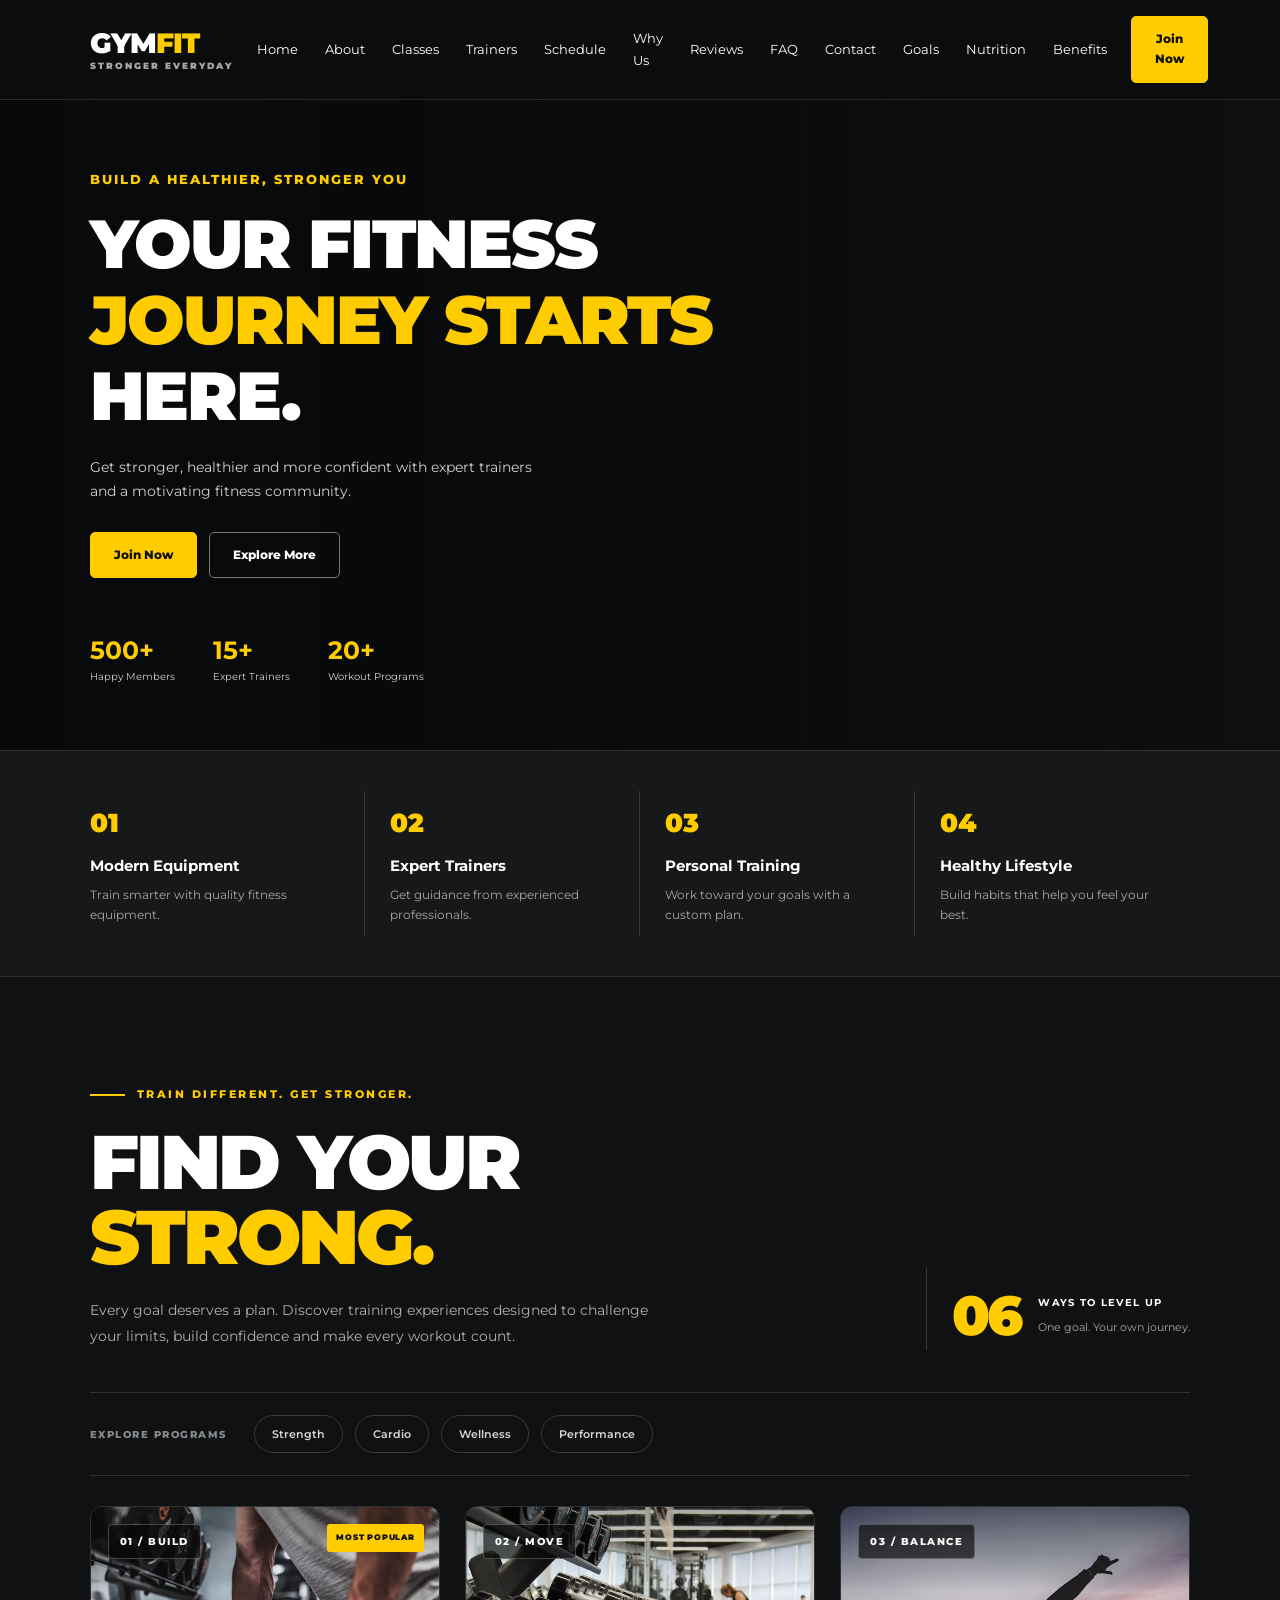
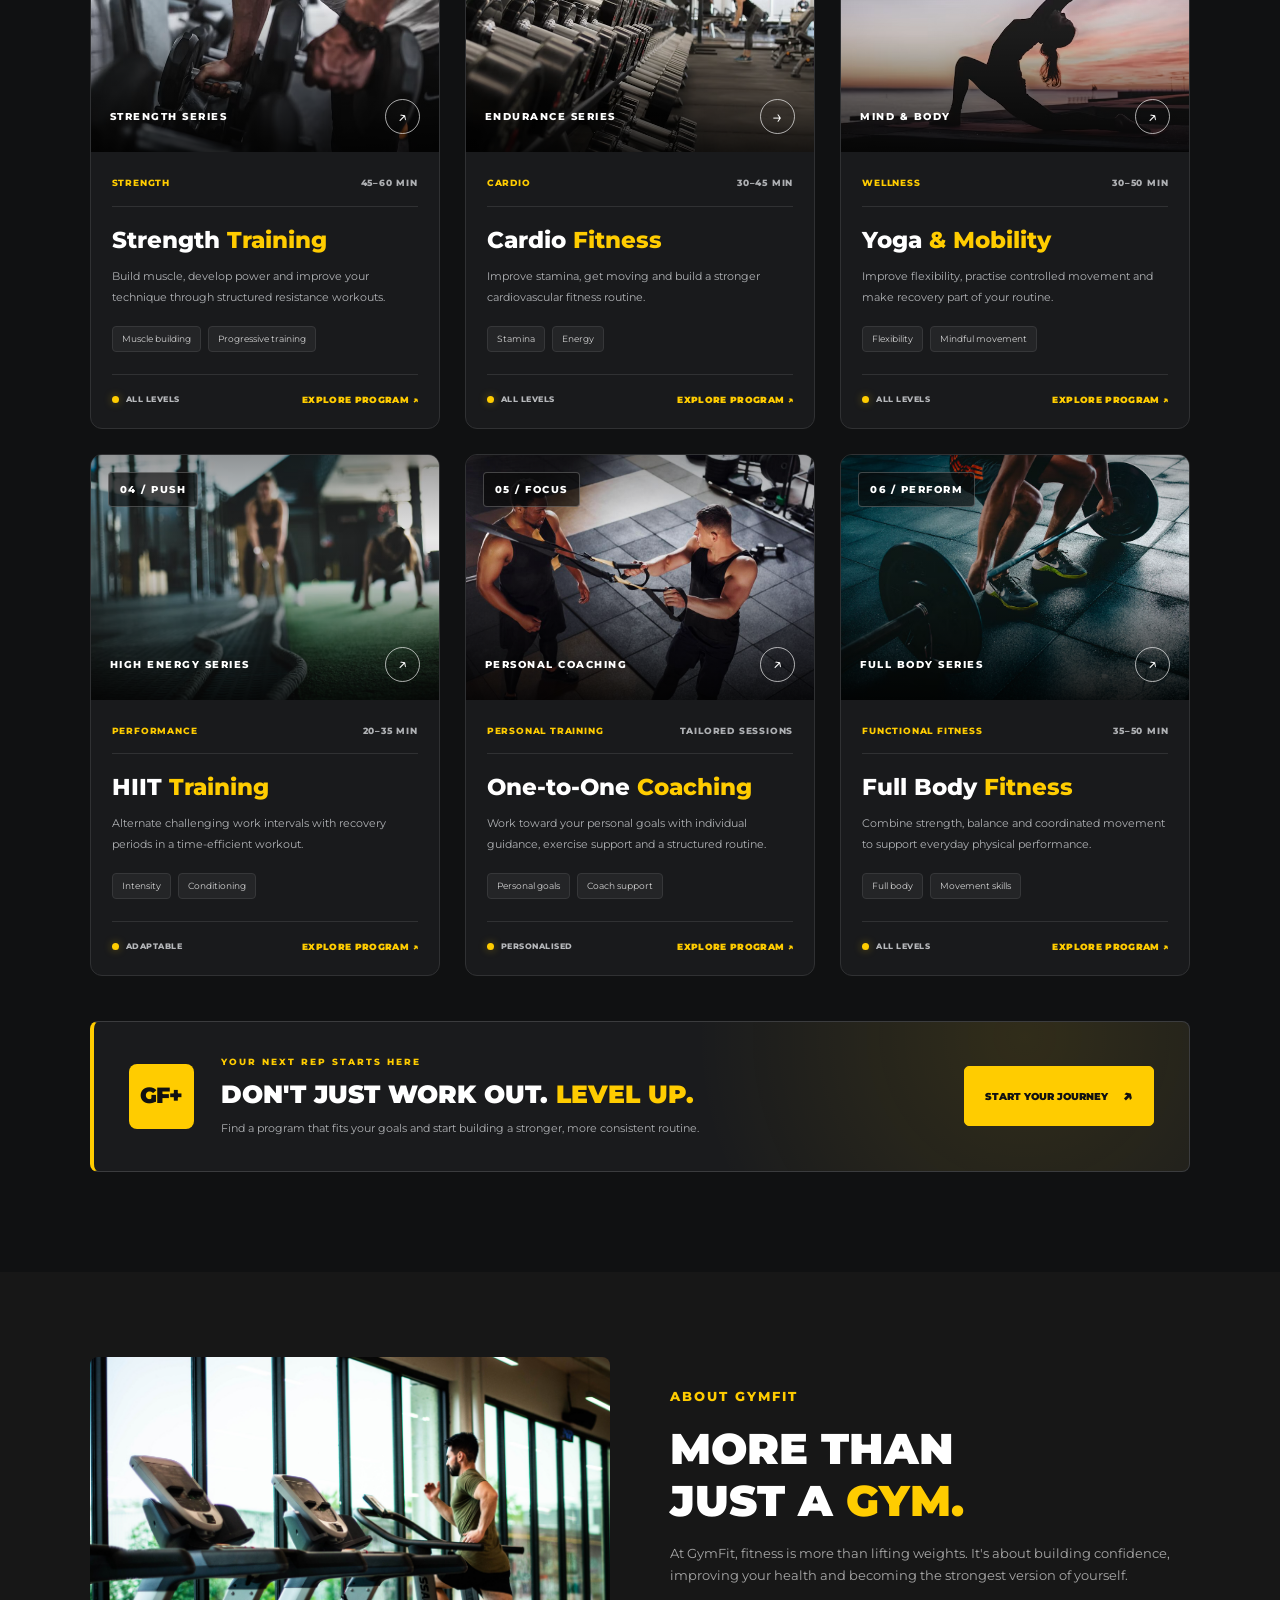
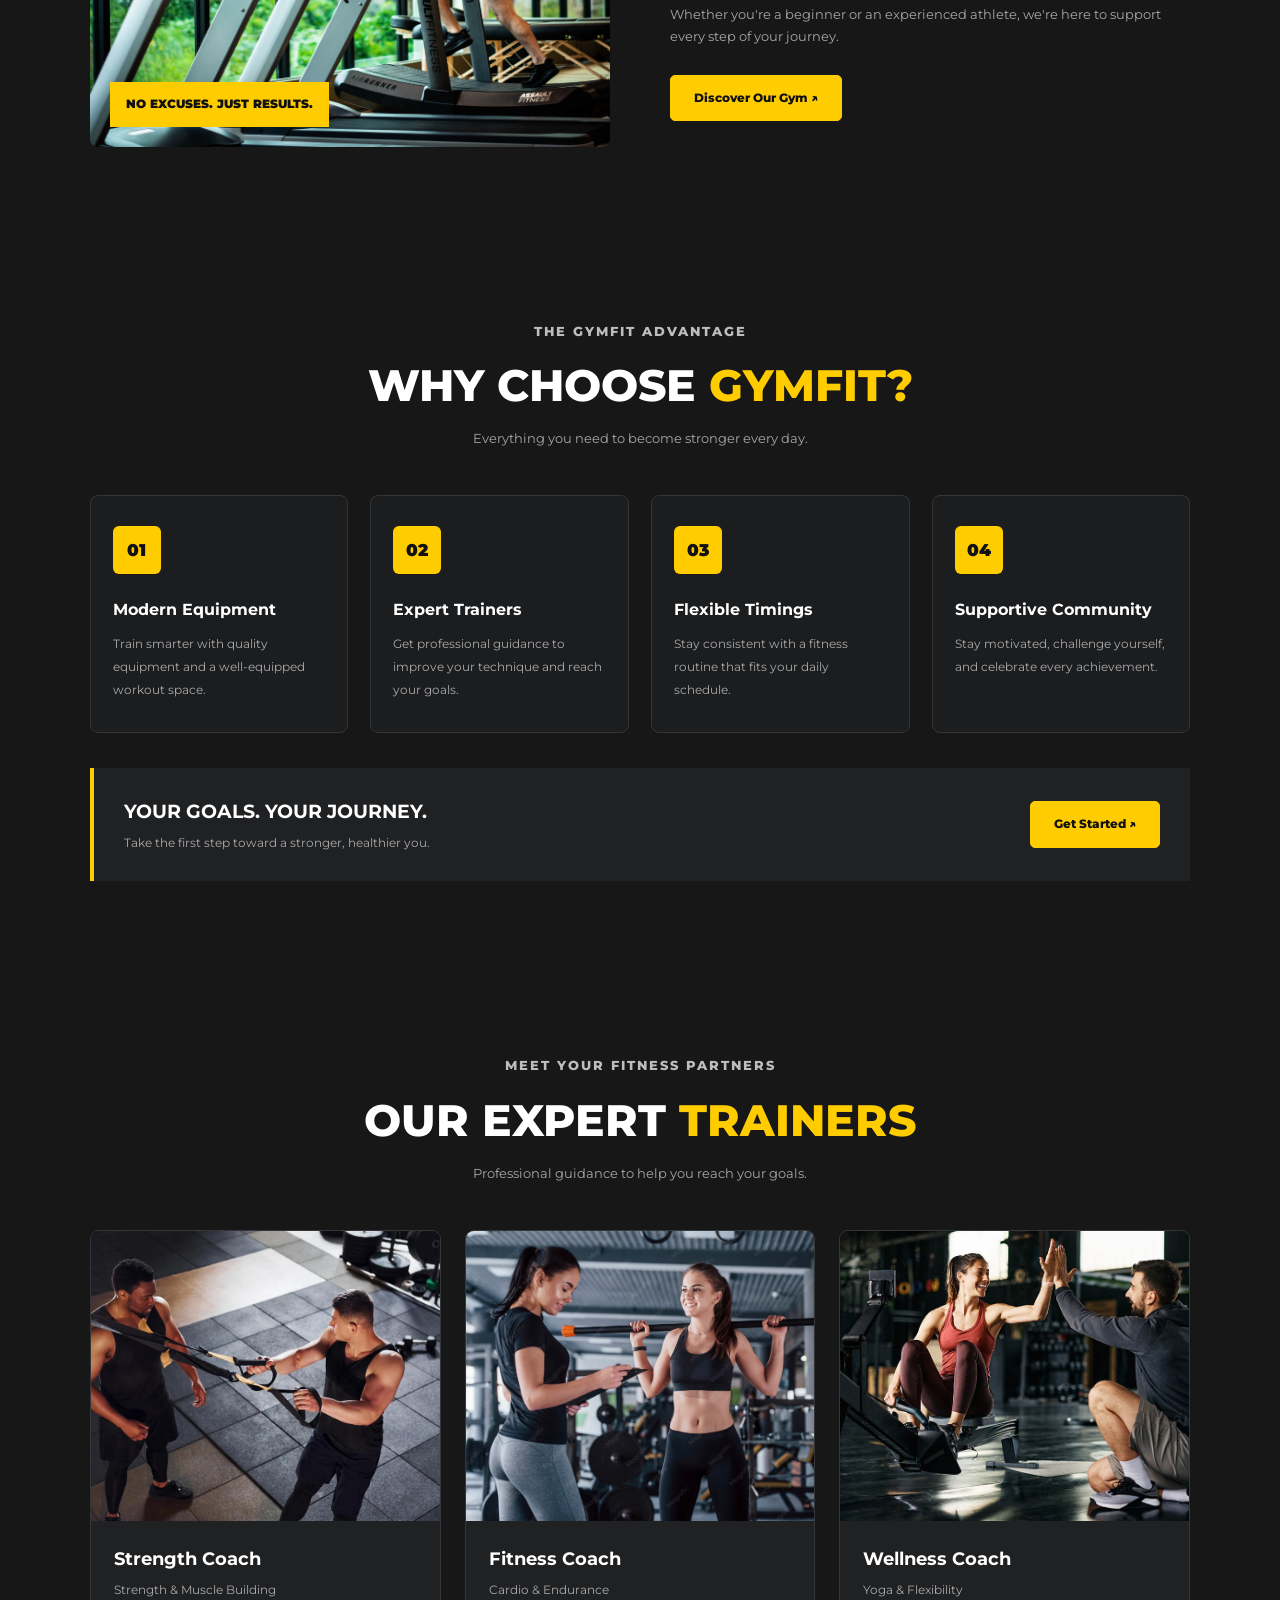
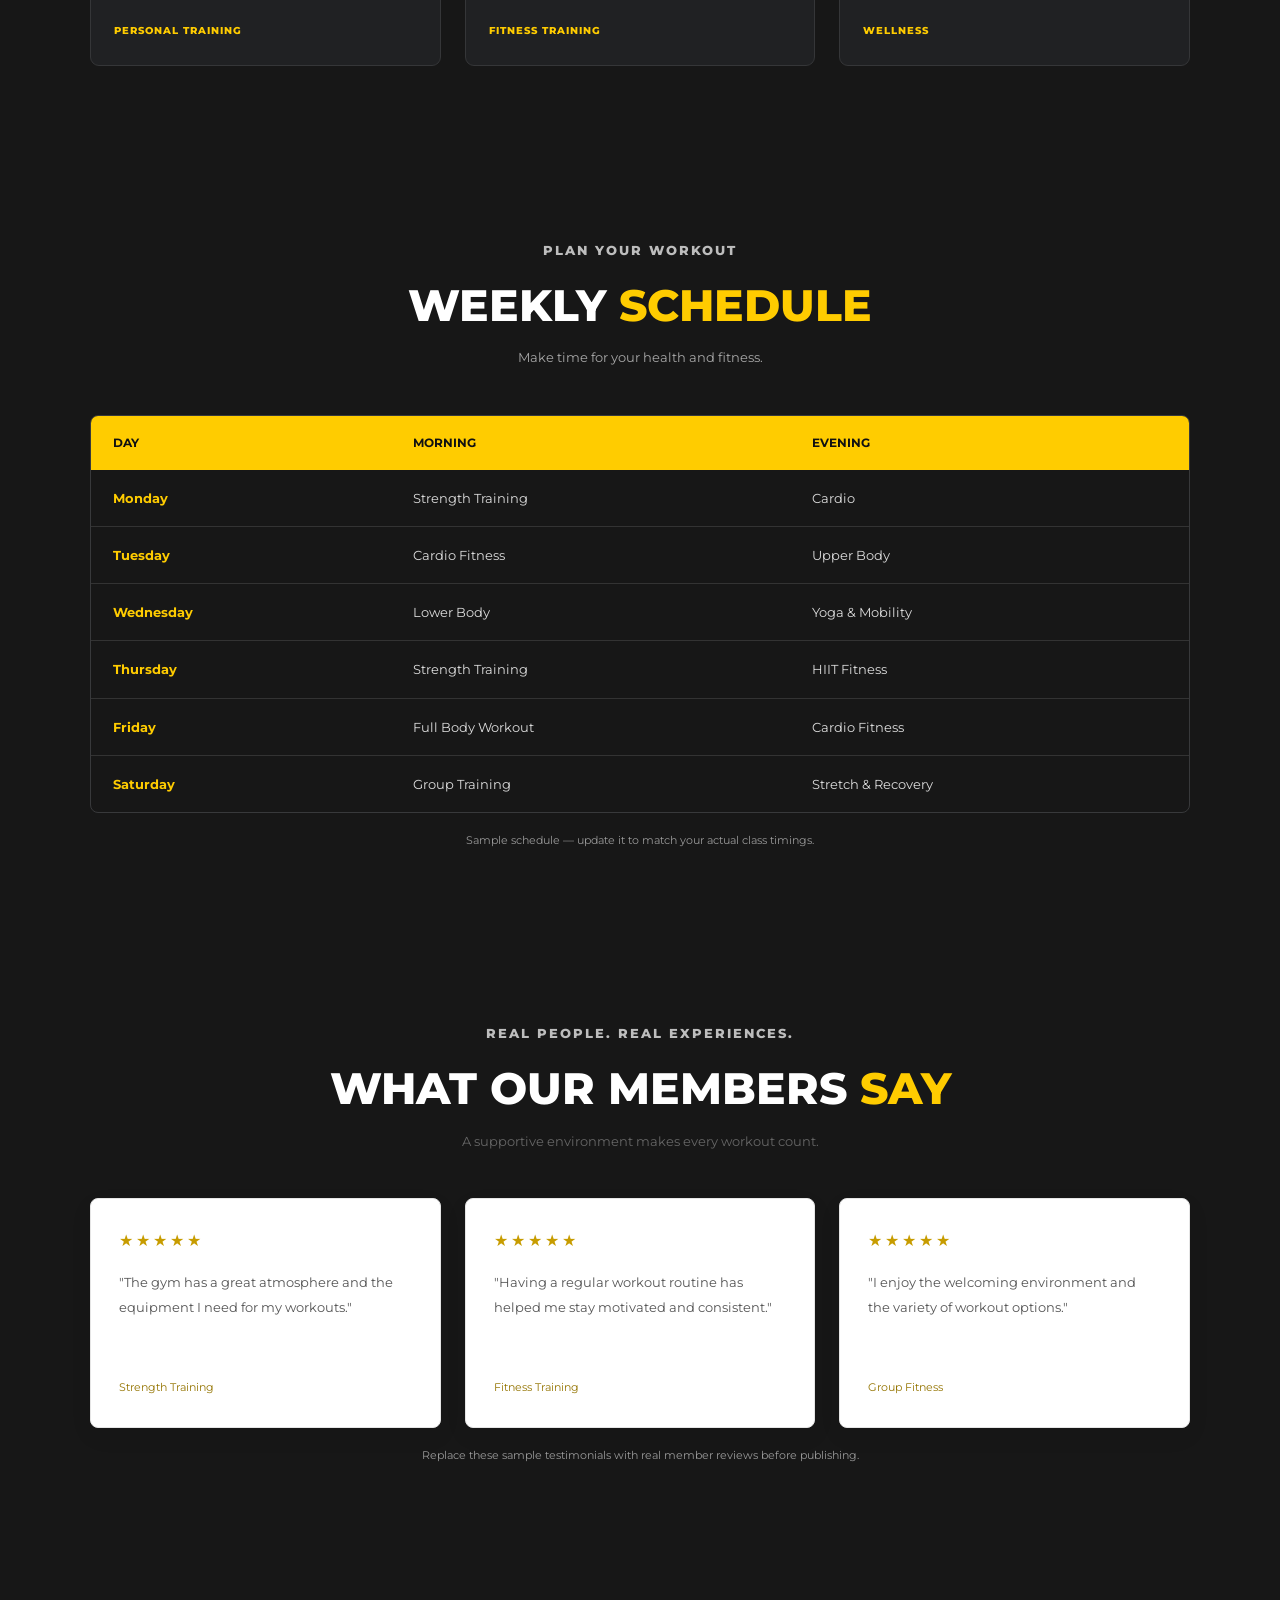
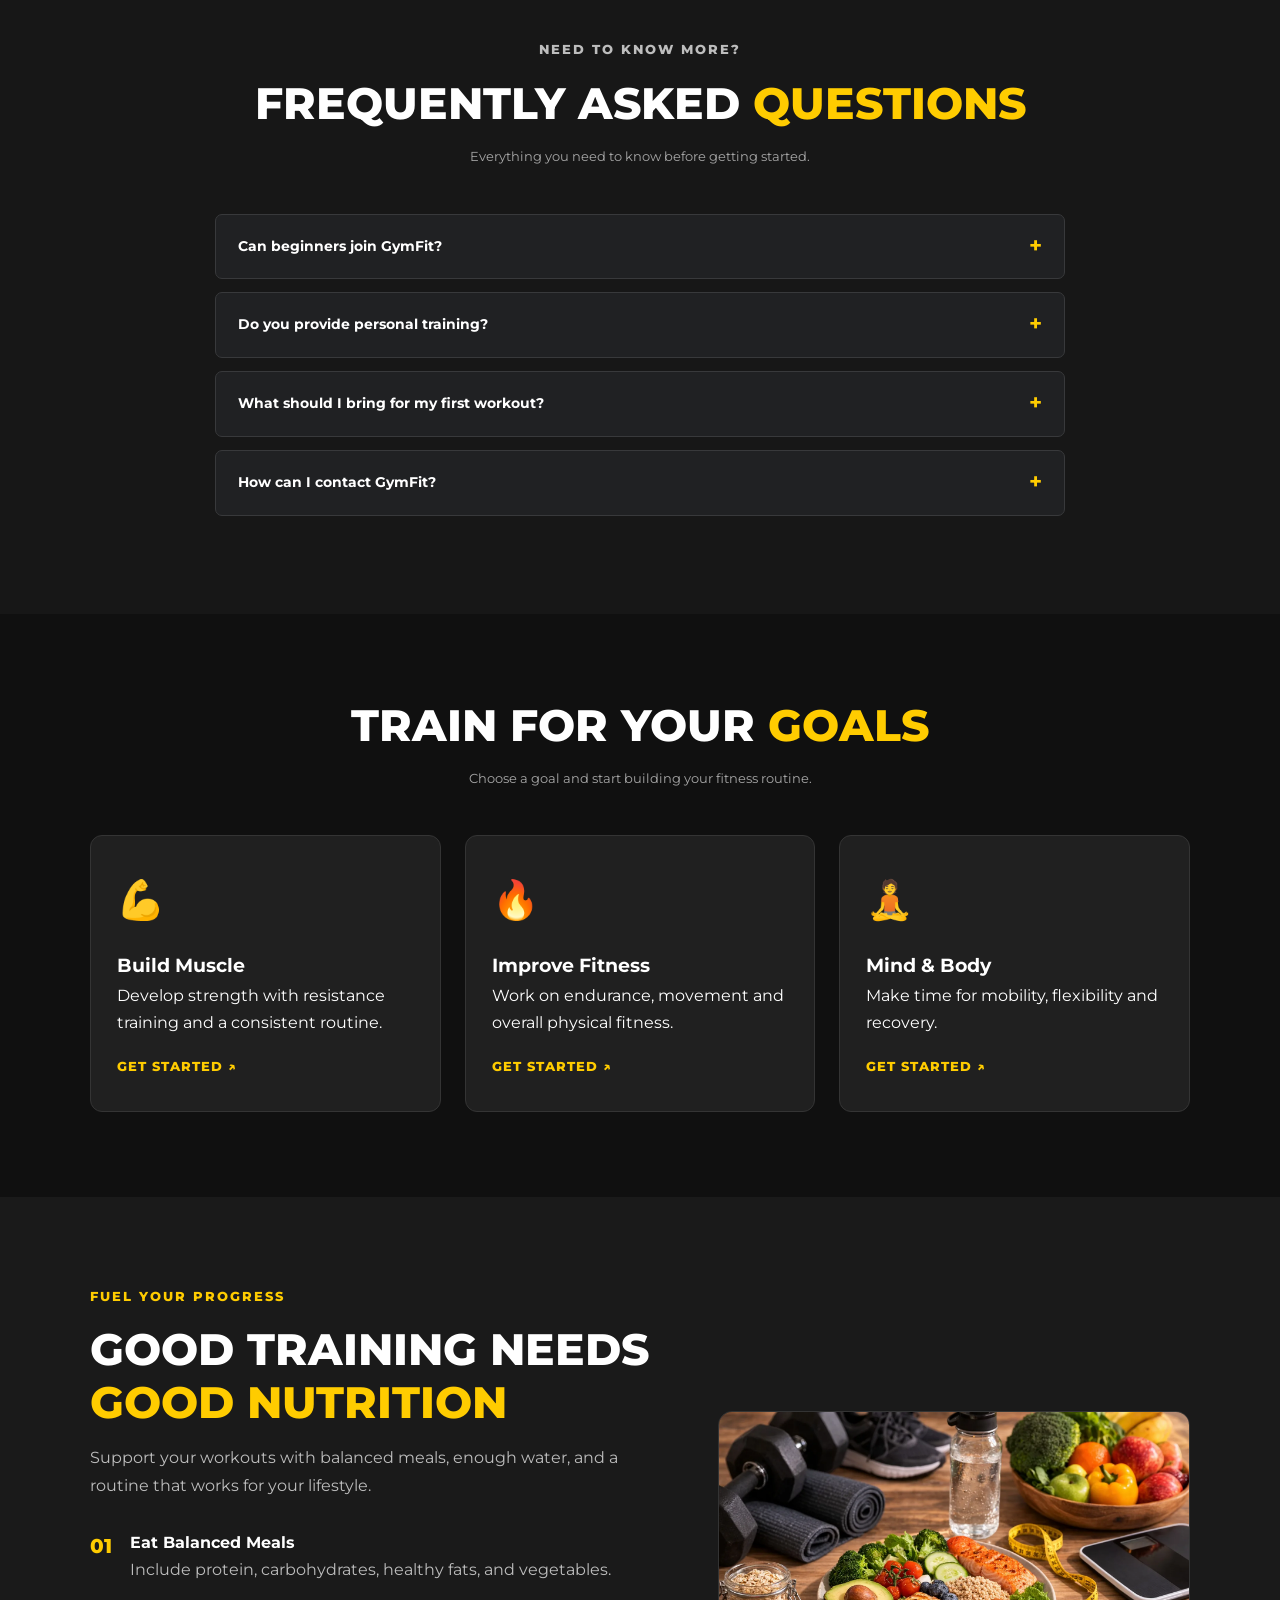
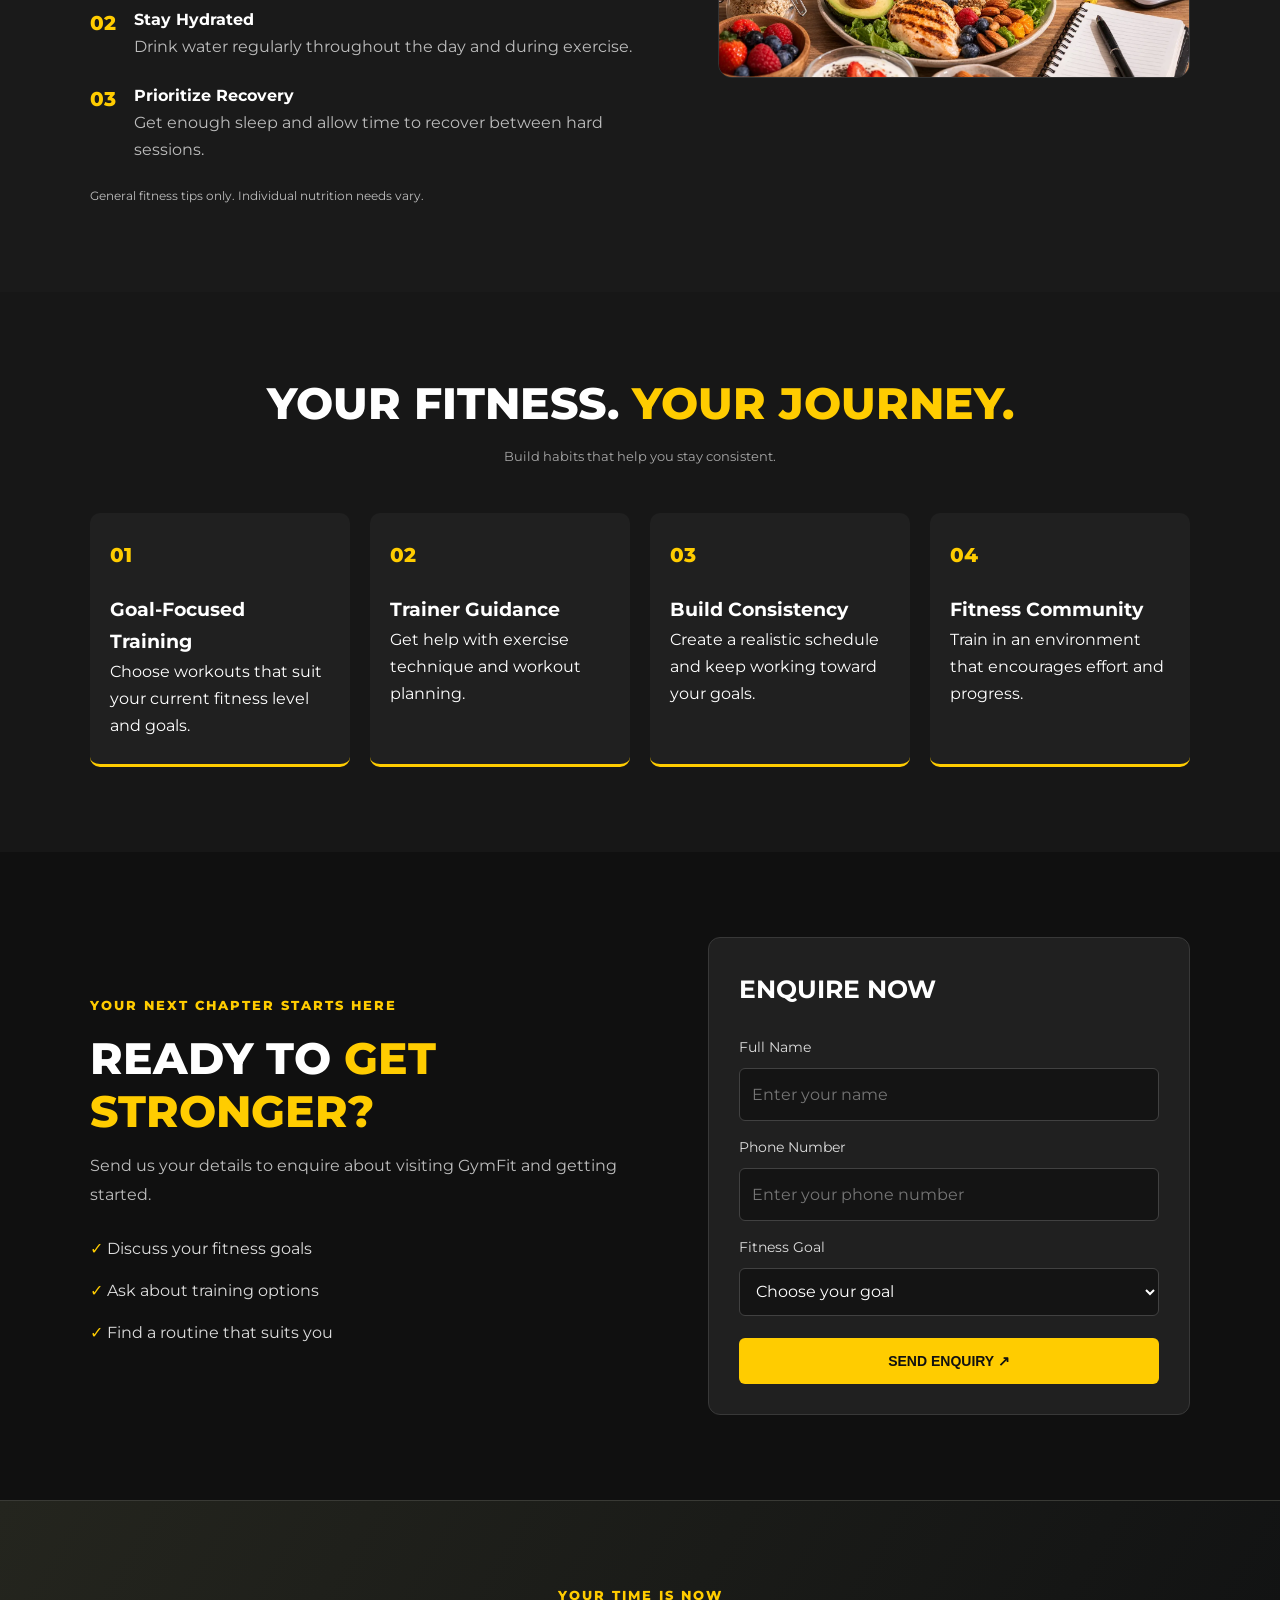
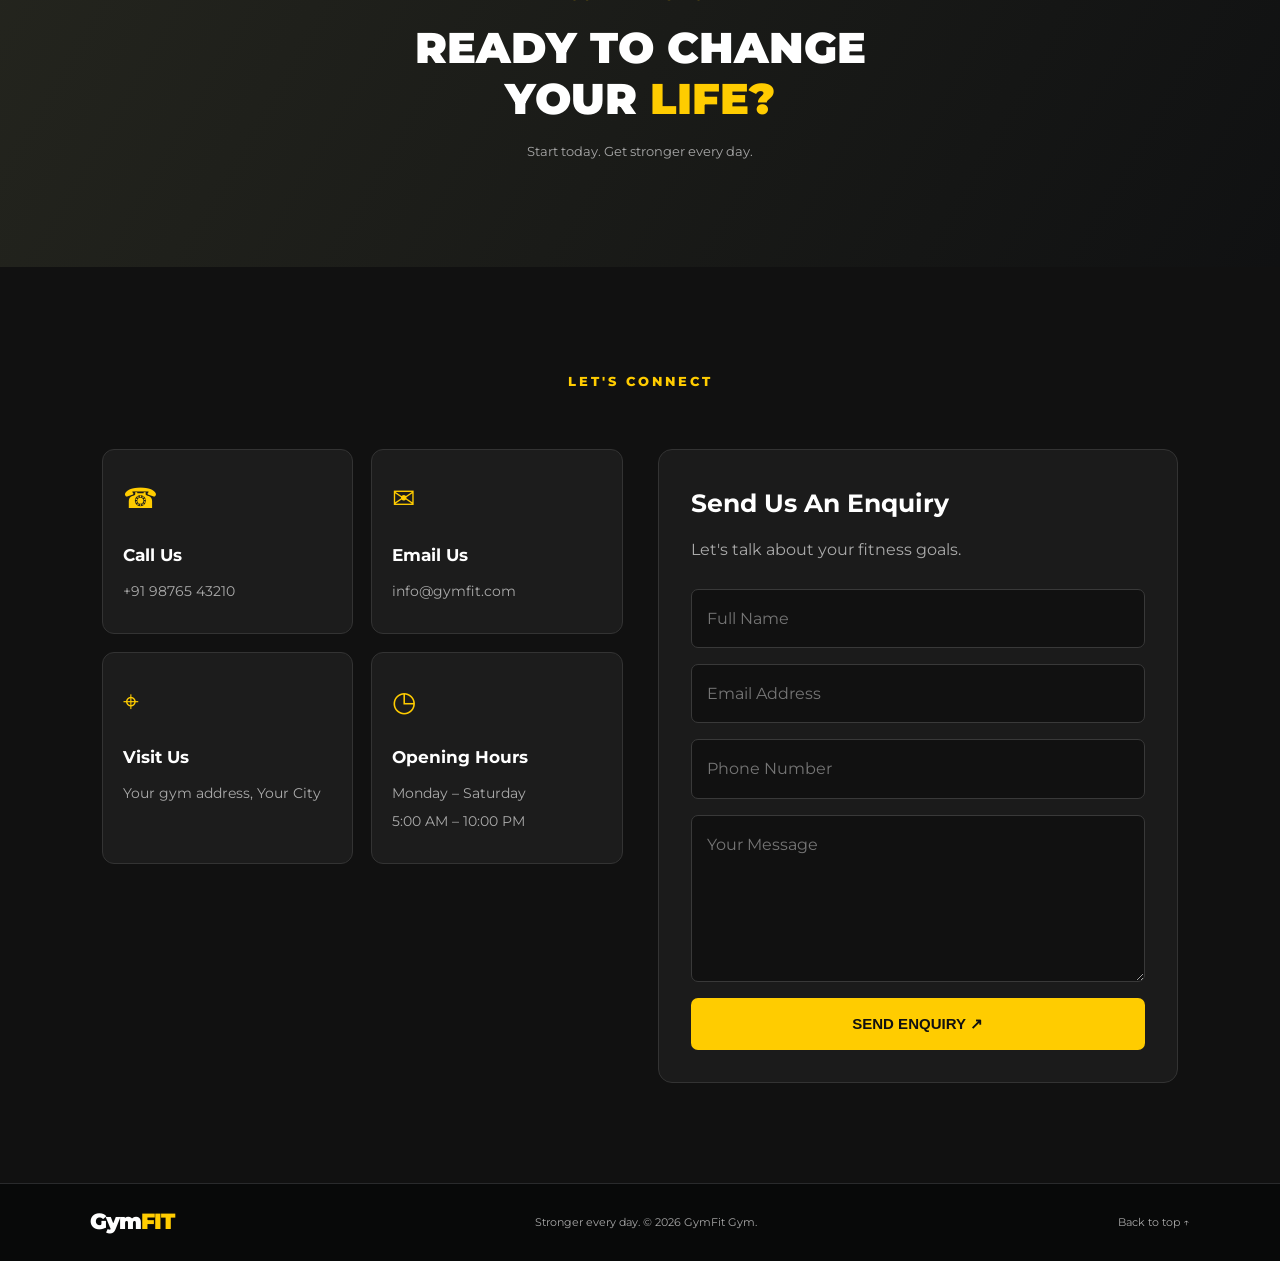
==== commit 777b5f91: "Updated https://app.netlify.com/projects/fitnessggym/overview" ====
--- a/index.html
+++ b/index.html
@@ -24,7 +24,10 @@
       <a href="#why-us">Why Us</a>
       <a href="#testimonials">Reviews</a>
       <a href="#faq">FAQ</a>
-      <a href="#contact">Contact</a>
+      <!-- <a href="#contact">Contact</a> -->
+       <a href="#contact-details" class="contact-btn">
+    Contact
+</a>
       <a href="#goals">Goals</a>
       <a href="#nutrition">Nutrition</a>
       <a href="#benefits">Benefits</a>
@@ -833,8 +836,87 @@
     <p class="eyebrow">YOUR TIME IS NOW</p>
     <h2>READY TO CHANGE<br>YOUR <span>LIFE?</span></h2>
     <p>Start today. Get stronger every day.</p>
-    <a href="#contact" class="btn">Contact Us ↗</a>
+   
+
+
   </section>
+
+<section class="contact-section" id="contact-details">
+    <div class="contact-heading">
+        <span>LET'S CONNECT</span>
+        <!-- <h2>LET'S BUILD YOUR<br>
+            <span>STRONGER FUTURE.</span>
+        </h2>
+        <p>
+            Have questions about membership or training?
+            Contact our team and start your fitness journey.
+        </p> -->
+    </div>
+
+    <div class="contact-layout">
+        <div class="contact-details">
+            <div class="detail-card">
+                <span>☎</span>
+                <h3>Call Us</h3>
+                <p>+91 98765 43210</p>
+            </div>
+
+            <div class="detail-card">
+                <span>✉</span>
+                <h3>Email Us</h3>
+                <p>info@gymfit.com</p>
+            </div>
+
+            <div class="detail-card">
+                <span>⌖</span>
+                <h3>Visit Us</h3>
+                <p>Your gym address, Your City</p>
+            </div>
+
+            <div class="detail-card">
+                <span>◷</span>
+                <h3>Opening Hours</h3>
+                <p>Monday – Saturday</p>
+                <p>5:00 AM – 10:00 PM</p>
+            </div>
+        </div>
+
+       
+<form class="contact-form" id="contactForm">
+
+    <h3>Send Us An Enquiry</h3>
+    <p>Let's talk about your fitness goals.</p>
+
+    <input type="text" name="name"
+           placeholder="Full Name" required>
+
+    <input type="email" name="email"
+           placeholder="Email Address" required>
+
+    <input type="tel" name="phone"
+           placeholder="Phone Number">
+
+    <textarea name="message"
+              placeholder="Your Message"
+              rows="5" required></textarea>
+
+    <button type="submit">SEND ENQUIRY ↗</button>
+
+    <!-- Success Message -->
+    <div id="successMessage" class="success-message"
+         role="status" aria-live="polite">
+        <span>✓</span>
+        <div>
+            <strong>Message Sent Successfully!</strong>
+            <p>Thank you for contacting GymFit.
+               We'll get back to you soon.</p>
+        </div>
+    </div>
+
+</form>
+
+    </div>
+</section>
 
   <!-- Footer -->
   <footer class="footer">
@@ -842,6 +924,7 @@
     <p>Stronger every day. © 2026 GymFit Gym.</p>
     <a href="#home">Back to top ↑</a>
   </footer>
+
 
 
 
@@ -893,6 +976,33 @@
     menuToggle.classList.remove("active");
   }
 });
+
+
+
+
+
+
+
+
+
+const contactForm = document.getElementById("contactForm");
+const successMessage = document.getElementById("successMessage");
+
+contactForm.addEventListener("submit", function (event) {
+    event.preventDefault();
+
+    // Show the success message
+    successMessage.classList.add("show");
+
+    // Clear the form fields
+    contactForm.reset();
+
+    // Hide the message automatically after 5 seconds
+    setTimeout(function () {
+        successMessage.classList.remove("show");
+    }, 5000);
+});
+
 </script>
 
 <script src="script.js"></script>
--- a/style.css
+++ b/style.css
@@ -2327,4 +2327,226 @@
   header.header nav a:last-child {
     border-bottom: none;
   }
-}+}
+
+/* contact us  */
+
+/* Contact Section */
+.contact-section {
+    padding: 100px 8%;
+    background: #111111;
+    color: #ffffff;
+    scroll-margin-top: 80px;
+}
+
+.contact-heading {
+    max-width: 750px;
+    margin: 0 auto 55px;
+    text-align: center;
+}
+
+.contact-heading > span {
+    color: #ffcc00;
+    font-size: 13px;
+    font-weight: 800;
+    letter-spacing: 3px;
+}
+
+.contact-heading h2 {
+    font-size: clamp(32px, 5vw, 58px);
+    line-height: 1.12;
+    font-weight: 900;
+    margin: 18px 0;
+}
+
+.contact-heading h2 span {
+    color: #ffcc00;
+}
+
+.contact-heading p {
+    color: #aaaaaa;
+    line-height: 1.8;
+}
+
+.contact-layout {
+    display: grid;
+    grid-template-columns: 1fr 1fr;
+    gap: 35px;
+    max-width: 1200px;
+    margin: auto;
+    align-items: start;
+}
+
+.contact-details {
+    display: grid;
+    grid-template-columns: repeat(2, minmax(0, 1fr));
+    gap: 18px;
+}
+
+.detail-card {
+    background: #1c1c1c;
+    border: 1px solid #333333;
+    border-radius: 12px;
+    padding: 25px 20px;
+    transition: 0.3s;
+    overflow-wrap: anywhere;
+}
+
+.detail-card:hover {
+    border-color: #ffcc00;
+    transform: translateY(-4px);
+}
+
+.detail-card > span {
+    color: #ffcc00;
+    font-size: 28px;
+}
+
+.detail-card h3 {
+    font-size: 17px;
+    margin: 18px 0 10px;
+}
+
+.detail-card p {
+    color: #aaaaaa;
+    font-size: 14px;
+    line-height: 1.7;
+    margin: 4px 0;
+}
+
+.contact-form {
+    display: flex;
+    flex-direction: column;
+    gap: 16px;
+    background: #1b1b1b;
+    padding: 32px;
+    border: 1px solid #333333;
+    border-radius: 14px;
+}
+
+.contact-form h3 {
+    font-size: 25px;
+    margin: 0;
+}
+
+.contact-form > p {
+    color: #aaaaaa;
+    margin: -5px 0 10px;
+}
+
+.contact-form input,
+.contact-form textarea {
+    width: 100%;
+    box-sizing: border-box;
+    padding: 15px;
+    background: #111111;
+    border: 1px solid #393939;
+    border-radius: 7px;
+    color: #ffffff;
+    font: inherit;
+    outline: none;
+}
+
+.contact-form input:focus,
+.contact-form textarea:focus {
+    border-color: #ffcc00;
+}
+
+.contact-form textarea {
+    resize: vertical;
+}
+
+.contact-form button {
+    padding: 17px;
+    background: #ffcc00;
+    color: #111111;
+    border: none;
+    border-radius: 7px;
+    font-size: 15px;
+    font-weight: 800;
+    cursor: pointer;
+    transition: 0.3s;
+}
+
+.contact-form button:hover {
+    background: #ffffff;
+}
+
+/* Responsive */
+@media (max-width: 800px) {
+    .contact-section {
+        padding: 65px 5%;
+    }
+
+    .contact-layout {
+        grid-template-columns: 1fr;
+    }
+
+    .contact-details {
+        gap: 12px;
+    }
+
+    .contact-form {
+        padding: 24px 18px;
+    }
+}
+
+@media (max-width: 400px) {
+    .contact-details {
+        grid-template-columns: 1fr;
+    }
+}
+
+/* Enquiry Success Message */
+.success-message {
+    display: none;
+    align-items: flex-start;
+    gap: 12px;
+    padding: 18px;
+    background: #17271b;
+    border: 1px solid #35a853;
+    border-radius: 10px;
+    color: #ffffff;
+    margin-top: 10px;
+}
+
+.success-message.show {
+    display: flex;
+    animation: successFadeIn 0.4s ease;
+}
+
+.success-message > span {
+    display: flex;
+    align-items: center;
+    justify-content: center;
+    min-width: 28px;
+    height: 28px;
+    background: #35a853;
+    color: #ffffff;
+    border-radius: 50%;
+    font-weight: bold;
+}
+
+.success-message strong {
+    color: #7ee99a;
+    display: block;
+    margin-bottom: 6px;
+}
+
+.success-message p {
+    color: #d0d9d1;
+    font-size: 14px;
+    margin: 0;
+    line-height: 1.6;
+}
+
+@keyframes successFadeIn {
+    from {
+        opacity: 0;
+        transform: translateY(8px);
+    }
+    to {
+        opacity: 1;
+        transform: translateY(0);
+    }
+}
